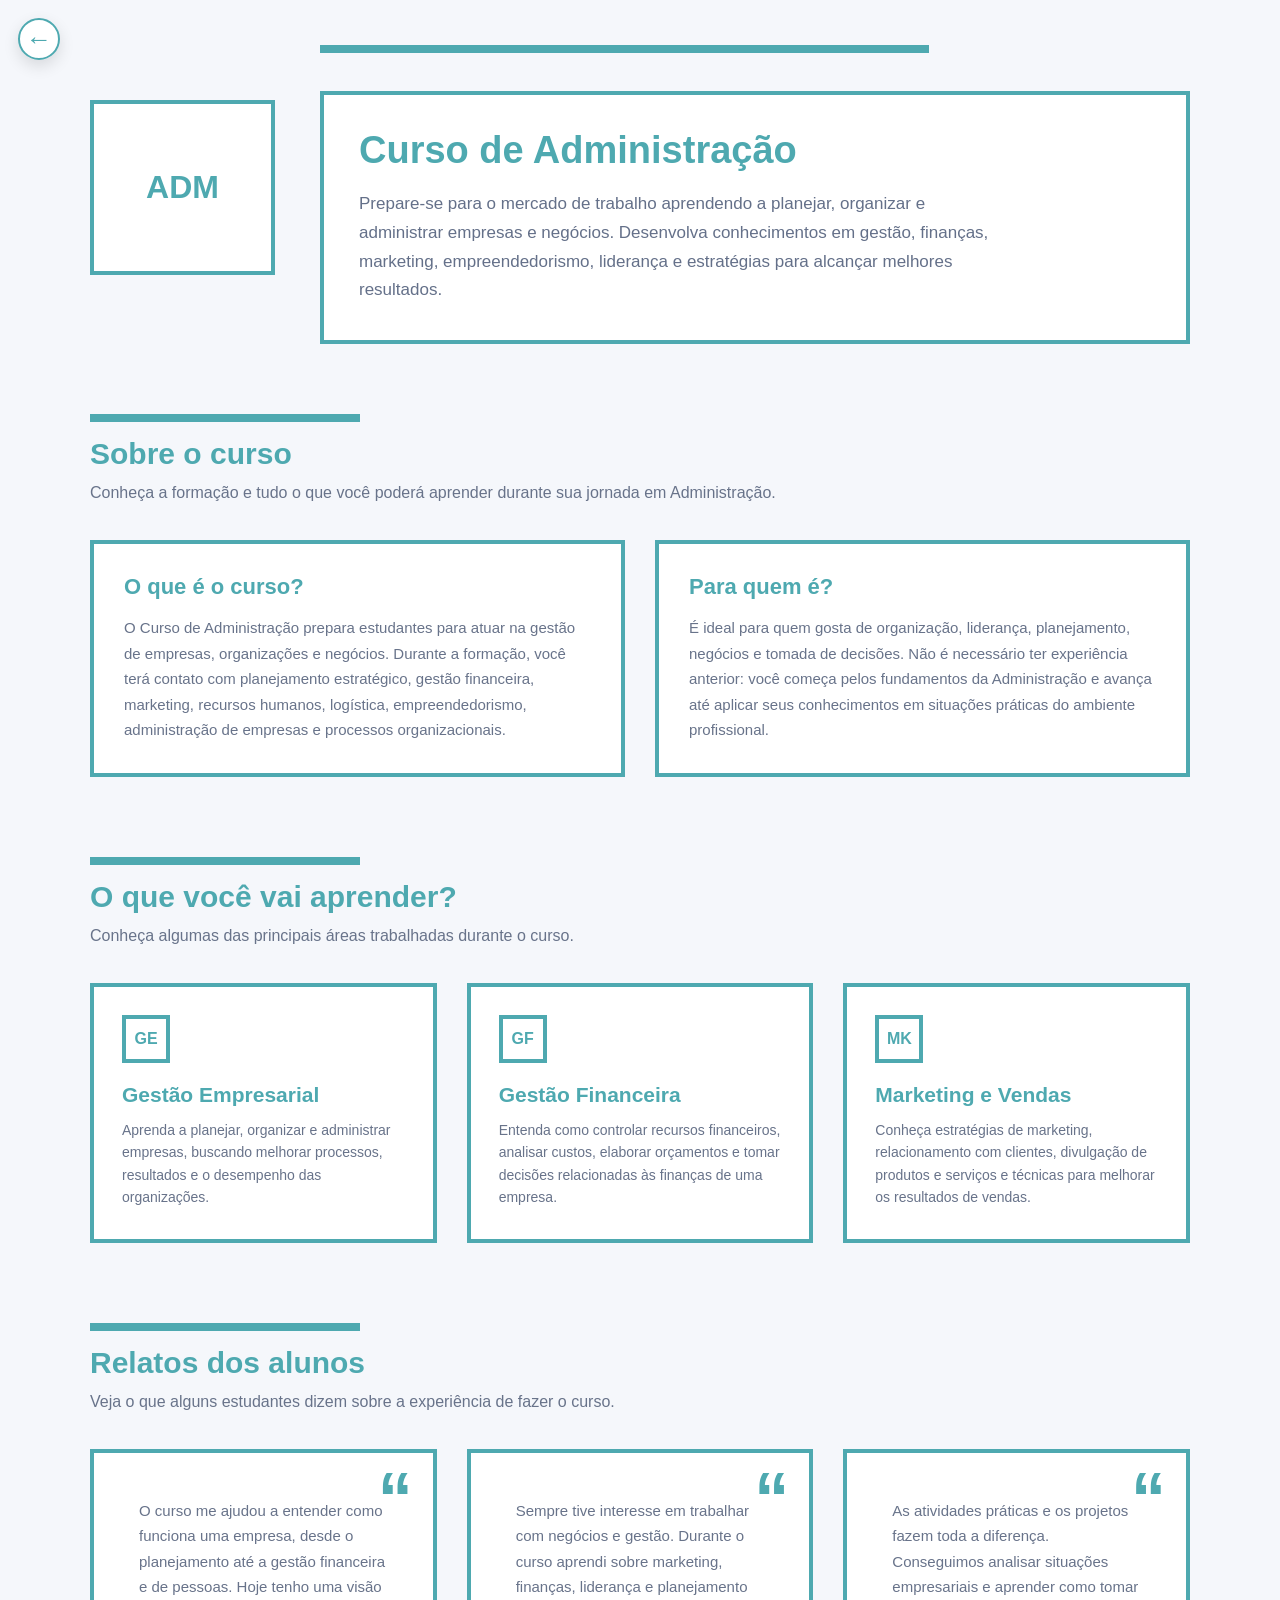
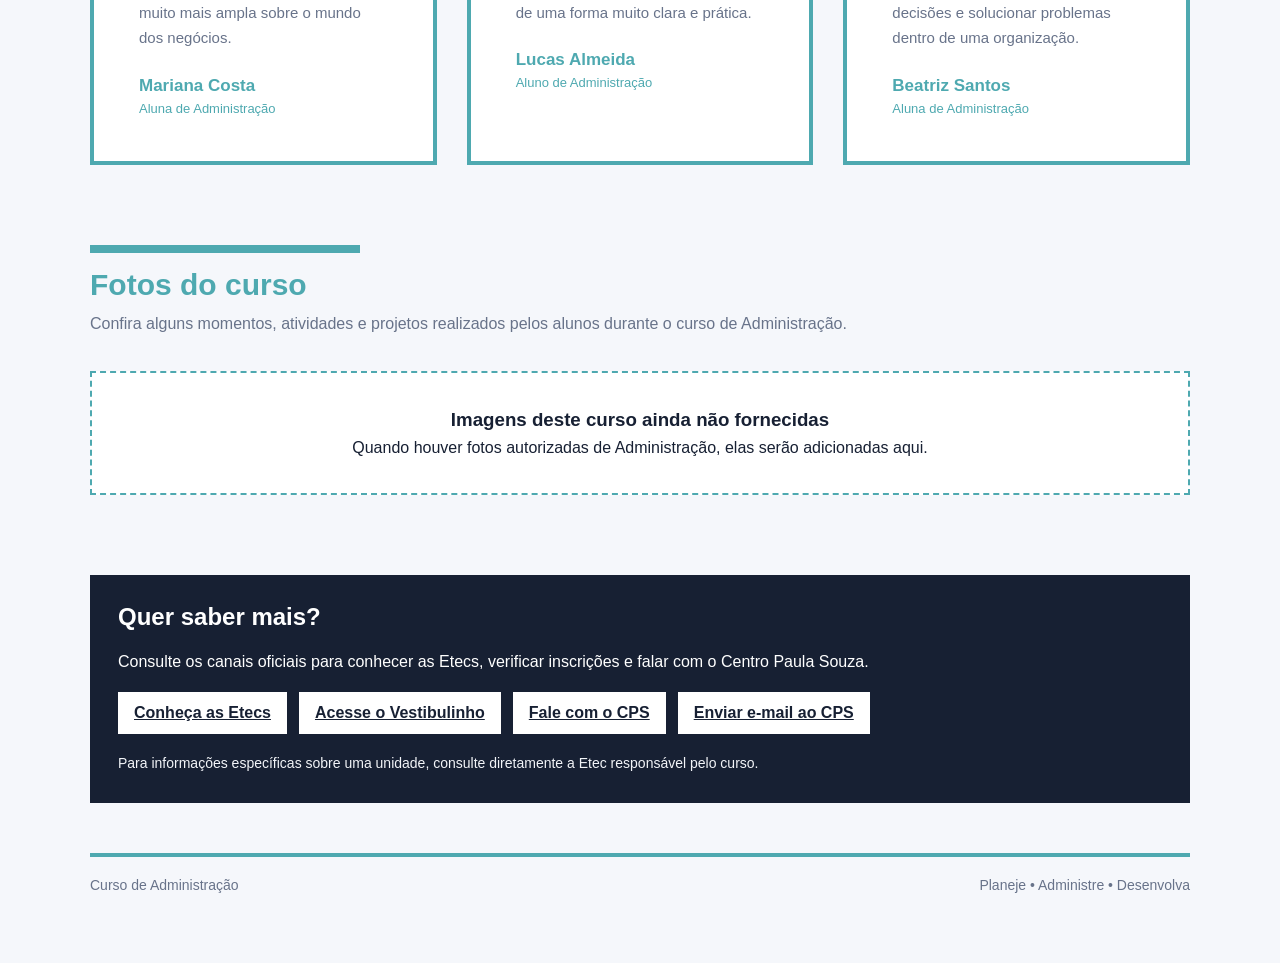
==== ADM.html @ 336ce73b "Add files via upload" ====
<!DOCTYPE html>
<html lang="pt-BR">
<head>
  <meta charset="UTF-8">
  <meta name="viewport" content="width=device-width, initial-scale=1.0">
  <title>Curso de Administração</title>
  <link rel="stylesheet" href="adm.css">
  <link rel="stylesheet" href="course-extras.css">
</head>

<body>
  <a href="Untitled-1.html" aria-label="Voltar para a página principal" title="Voltar para a página principal" style="position: fixed; top: 18px; left: 18px; z-index: 9999; display: inline-flex; align-items: center; justify-content: center; width: 42px; height: 42px; border-radius: 50%; background: rgba(255,255,255,0.92); border: 2px solid var(--cor-principal); color: var(--cor-principal); font-size: 26px; text-decoration: none; box-shadow: 0 6px 16px rgba(0,0,0,.12); transition: transform .2s ease, box-shadow .2s ease;">←</a>

  <main class="container">

    <!-- =========================
         CABEÇALHO
    ========================== -->
    <header>

      <div class="logo">
        ADM
      </div>

      <div class="top-content">

        <div class="top-line"></div>

        <section class="hero">

          <h1>
            Curso de <span>Administração</span>
          </h1>

          <p>
            Prepare-se para o mercado de trabalho aprendendo a planejar,
            organizar e administrar empresas e negócios. Desenvolva
            conhecimentos em gestão, finanças, marketing, empreendedorismo,
            liderança e estratégias para alcançar melhores resultados.
          </p>


        </section>

      </div>

    </header>


    <!-- =========================
         SOBRE O CURSO
    ========================== -->
    <section class="course-section" id="curso">

      <div class="section-title">

        <div class="line"></div>

        <h2>Sobre o curso</h2>

        <p>
          Conheça a formação e tudo o que você poderá aprender durante
          sua jornada em Administração.
        </p>

      </div>


      <div class="about">

        <div class="about-box">

          <h3>O que é o curso?</h3>

          <p>
            O Curso de Administração prepara estudantes para atuar na gestão
            de empresas, organizações e negócios. Durante a formação, você
            terá contato com planejamento estratégico, gestão financeira,
            marketing, recursos humanos, logística, empreendedorismo,
            administração de empresas e processos organizacionais.
          </p>

        </div>


        <div class="about-box">

          <h3>Para quem é?</h3>

          <p>
            É ideal para quem gosta de organização, liderança, planejamento,
            negócios e tomada de decisões. Não é necessário ter experiência
            anterior: você começa pelos fundamentos da Administração e
            avança até aplicar seus conhecimentos em situações práticas
            do ambiente profissional.
          </p>

        </div>

      </div>

    </section>


    <!-- =========================
         O QUE VOCÊ VAI APRENDER
    ========================== -->
    <section class="course-section">

      <div class="section-title">

        <div class="line"></div>

        <h2>O que você vai aprender?</h2>

        <p>
          Conheça algumas das principais áreas trabalhadas durante o curso.
        </p>

      </div>


      <div class="cards">

        <article class="card">

          <div class="card-icon">
            GE
          </div>

          <h3>Gestão Empresarial</h3>

          <p>
            Aprenda a planejar, organizar e administrar empresas,
            buscando melhorar processos, resultados e o desempenho
            das organizações.
          </p>

        </article>


        <article class="card">

          <div class="card-icon">
            GF
          </div>

          <h3>Gestão Financeira</h3>

          <p>
            Entenda como controlar recursos financeiros, analisar custos,
            elaborar orçamentos e tomar decisões relacionadas às finanças
            de uma empresa.
          </p>

        </article>


        <article class="card">

          <div class="card-icon">
            MK
          </div>

          <h3>Marketing e Vendas</h3>

          <p>
            Conheça estratégias de marketing, relacionamento com clientes,
            divulgação de produtos e serviços e técnicas para melhorar
            os resultados de vendas.
          </p>

        </article>

      </div>

    </section>


    <!-- =========================
         RELATOS DOS ALUNOS
    ========================== -->
    <section class="testimonials">

      <div class="section-title">

        <div class="line"></div>

        <h2>Relatos dos alunos</h2>

        <p>
          Veja o que alguns estudantes dizem sobre a experiência
          de fazer o curso.
        </p>

      </div>


      <div class="student-comments">

        <article class="student">

          <p>
            O curso me ajudou a entender como funciona uma empresa,
            desde o planejamento até a gestão financeira e de pessoas.
            Hoje tenho uma visão muito mais ampla sobre o mundo dos negócios.
          </p>

          <div class="student-name">
            Mariana Costa
          </div>

          <div class="student-course">
            Aluna de Administração
          </div>

        </article>


        <article class="student">

          <p>
            Sempre tive interesse em trabalhar com negócios e gestão.
            Durante o curso aprendi sobre marketing, finanças, liderança
            e planejamento de uma forma muito clara e prática.
          </p>

          <div class="student-name">
            Lucas Almeida
          </div>

          <div class="student-course">
            Aluno de Administração
          </div>

        </article>


        <article class="student">

          <p>
            As atividades práticas e os projetos fazem toda a diferença.
            Conseguimos analisar situações empresariais e aprender como
            tomar decisões e solucionar problemas dentro de uma organização.
          </p>

          <div class="student-name">
            Beatriz Santos
          </div>

          <div class="student-course">
            Aluna de Administração
          </div>

        </article>

      </div>

    </section>


    <!-- =========================
         GALERIA
    ========================== -->
    <section class="gallery-section">

      <div class="section-title">

        <div class="line"></div>

        <h2>Fotos do curso</h2>

        <p>
          Confira alguns momentos, atividades e projetos realizados
          pelos alunos durante o curso de Administração.
        </p>

      </div>


      <div class="gallery-unavailable" role="status">
        <h3>Imagens deste curso ainda não fornecidas</h3>
        <p>Quando houver fotos autorizadas de Administração, elas serão adicionadas aqui.</p>
      </div>

    </section>


    <!-- =========================
         RODAPÉ
    ========================== -->
    <section class="course-cta" aria-labelledby="cta-title">
      <h2 id="cta-title">Quer saber mais?</h2>
      <p>Consulte os canais oficiais para conhecer as Etecs, verificar inscrições e falar com o Centro Paula Souza.</p>
      <div class="course-cta-links">
        <a href="https://www.cps.sp.gov.br/etec/" target="_blank" rel="noopener noreferrer">Conheça as Etecs</a>
        <a href="https://vestibulinho.etec.sp.gov.br/" target="_blank" rel="noopener noreferrer">Acesse o Vestibulinho</a>
        <a href="https://www.cps.sp.gov.br/institucional/fale-conosco/" target="_blank" rel="noopener noreferrer">Fale com o CPS</a>
        <a href="mailto:faleconosco@cps.sp.gov.br">Enviar e-mail ao CPS</a>
      </div>
      <p class="course-cta-note">Para informações específicas sobre uma unidade, consulte diretamente a Etec responsável pelo curso.</p>
    </section>

    <footer>

      <span>
        Curso de Administração
      </span>

      <span>
        Planeje • Administre • Desenvolva
      </span>

    </footer>

  </main>

</body>
</html>
---- adm.css ----
:root {
 --cor-principal: #4ea9b0;
}

* {
margin: 0;
padding: 0;
box-sizing: border-box;
}

html {
scroll-behavior: smooth;
}

body {
font-family: Arial, Helvetica, sans-serif;
background: #f5f7fb;
color: var(--cor-principal);
}

/* =========================
CONTAINER
========================= */

.container {
width: 100%;
max-width: 1140px;
margin: 0 auto;
padding: 30px 20px 70px;
}

/* =========================
CABEÇALHO
========================= */

header {
display: grid;
grid-template-columns: 185px 1fr;
gap: 45px;
align-items: start;
margin-bottom: 70px;
}

.logo {
width: 185px;
height: 175px;
border: 4px solid var(--cor-principal);
background: white;

display: flex;
align-items: center;
justify-content: center;

font-size: 32px;
font-weight: bold;
color: var(--cor-principal);
align-self: center;
}

.top-content {
padding-top: 15px;
}

.top-line {
width: 70%;
height: 8px;
background: var(--cor-principal);
margin-bottom: 38px;
}

/* =========================
HERO
========================= */

.hero {
min-height: 220px;
border: 4px solid var(--cor-principal);
background: white;
padding: 35px;
}

.hero h1 {
font-size: 38px;
line-height: 1.1;
margin-bottom: 18px;
}

.hero h1 span {
color: var(--cor-principal);
}

.hero p {
color: #647089;
font-size: 17px;
line-height: 1.7;
max-width: 650px;
}

.hero-button {
display: inline-block;
margin-top: 22px;
padding: 13px 22px;
background: var(--cor-principal);
color: white;
text-decoration: none;
font-weight: bold;
transition: 0.2s;
}

.hero-button:hover {
background: var(--cor-principal);
}

/* =========================
TÍTULOS DAS SEÇÕES
========================= */

.section-title {
margin-bottom: 35px;
}

.section-title .line {
width: 270px;
height: 8px;
background: var(--cor-principal);
margin-bottom: 15px;
}

.section-title h2 {
font-size: 30px;
color: var(--cor-principal);
}

.section-title p {
color: #68738a;
margin-top: 10px;
line-height: 1.5;
}

/* =========================
SOBRE O CURSO
========================= */

.about {
display: grid;
grid-template-columns: 1fr 1fr;
gap: 30px;
margin-bottom: 80px;
}

.about-box {
background: white;
border: 4px solid var(--cor-principal);
padding: 30px;
}

.about-box h3 {
font-size: 22px;
margin-bottom: 15px;
color: var(--cor-principal);
}

.about-box p {
color: #68738a;
line-height: 1.7;
font-size: 15px;
}

/* =========================
CONTEÚDO DO CURSO
========================= */

.course-section {
margin-bottom: 80px;
}

.cards {
display: grid;
grid-template-columns: repeat(3, 1fr);
gap: 30px;
}

.card {
min-height: 260px;
background: white;
border: 4px solid var(--cor-principal);
padding: 28px;
transition: 0.25s ease;
}

.card:hover {
transform: translateY(-6px);
box-shadow: 7px 7px 0 var(--cor-principal);
}

.card-icon {
width: 48px;
height: 48px;

border: 4px solid var(--cor-principal);

display: flex;
align-items: center;
justify-content: center;

color: var(--cor-principal);
font-size: 16px;
font-weight: bold;

margin-bottom: 20px;
}

.card h3 {
font-size: 21px;
margin-bottom: 12px;
}

.card p {
color: #68738a;
line-height: 1.6;
font-size: 14px;
}

/* =========================
RELATOS DOS ALUNOS
========================= */

.testimonials {
margin-bottom: 80px;
}

.student-comments {
display: grid;
grid-template-columns: repeat(3, 1fr);
gap: 30px;
}

.student {
background: white;
border: 4px solid var(--cor-principal);
padding: 45px;
position: relative;
}

.student::before {
content: "“";
position: absolute;
top: 5px;
right: 20px;

font-size: 70px;
color: var(--cor-principal);
font-weight: bold;
}

.student p {
color: #68738a;
line-height: 1.7;
font-size: 15px;
margin-bottom: 25px;
}

.student-name {
font-weight: bold;
font-size: 17px;
color: var(--cor-principal);
}

.student-course {
color: var(--cor-principal);
font-size: 13px;
margin-top: 5px;
}

/* =========================
GALERIA DE FOTOS
========================= */

.gallery-section {
margin-bottom: 80px;
}

.gallery {
display: grid;
grid-template-columns: repeat(3, 1fr);
grid-auto-rows: 210px;
gap: 20px;
}

.photo {
overflow: hidden;
border: 4px solid var(--cor-principal);
background: #dfe4ee;
position: relative;
}

.photo img {
width: 100%;
height: 100%;
object-fit: cover;
object-position: center;
display: block;

transition: transform 0.4s ease;
}

.photo:hover img {
transform: none;
}

/* Foto maior */

.photo-large {
grid-column: span 2;
grid-row: span 2;
}

/* =========================
CALL TO ACTION
========================= */

.cta {
background: var(--cor-principal);
color: white;
padding: 45px;
text-align: center;
margin-bottom: 60px;
}

.cta h2 {
font-size: 30px;
margin-bottom: 12px;
}

.cta p {
color: #cbd2df;
margin-bottom: 25px;
}

.cta a {
display: inline-block;
background: var(--cor-principal);
color: white;
text-decoration: none;
padding: 14px 25px;
font-weight: bold;
}

.cta a:hover {
background: var(--cor-principal);
}

/* =========================
RODAPÉ
========================= */

footer {
border-top: 4px solid var(--cor-principal);
padding-top: 20px;

display: flex;
justify-content: space-between;

color: #68738a;
font-size: 14px;
}

/* =========================
RESPONSIVIDADE
========================= */

@media (max-width: 850px) {

header {
grid-template-columns: 1fr;
gap: 25px;
}

.logo {
width: 130px;
height: 120px;
}

.top-line {
width: 100%;
}

.about,
.cards,
.student-comments {
grid-template-columns: 1fr;
}

.gallery {
grid-template-columns: 1fr 1fr;
}

.photo-large {
grid-column: span 2;
}
}

@media (max-width: 550px) {

.container {
padding: 20px 15px 50px;
}

.hero {
padding: 25px;
}

.hero h1 {
font-size: 29px;
}

.gallery {
grid-template-columns: 1fr;
grid-auto-rows: 220px;
}

.photo-large {
grid-column: span 1;
grid-row: span 1;
}

footer {
flex-direction: column;
gap: 10px;
}
}
---- course-extras.css ----
/* Acessibilidade e componentes compartilhados das páginas de cursos */
.gallery-unavailable {
  padding: 36px 24px;
  border: 2px dashed var(--cor-principal);
  background: #fff;
  color: #172033;
  text-align: center;
}
.gallery-unavailable h3 { margin-bottom: 8px; }
.course-cta h2 { margin-bottom: 18px; }
.course-cta {
  margin: 0 0 50px;
  padding: 28px;
  background: #172033;
  color: #fff;
}
.course-cta > p { margin-bottom: 18px; line-height: 1.6; }
.course-cta-links { display: flex; flex-wrap: wrap; gap: 12px; }
.course-cta-links a {
  display: inline-block;
  padding: 12px 16px;
  background: #fff;
  color: #172033;
  font-weight: 700;
  text-decoration: underline;
}
.course-cta .course-cta-note {
  margin: 18px 0 0;
  color: #f2f4f8;
  font-size: 14px;
}
:where(a, button, input, select, summary):focus-visible {
  outline: 3px solid #ffbf47;
  outline-offset: 3px;
}
@media (prefers-reduced-motion: reduce) {
  *, *::before, *::after {
    scroll-behavior: auto !important;
    animation-duration: 0.01ms !important;
    transition-duration: 0.01ms !important;
  }
}
@media (max-width: 550px) {
  .course-cta { padding: 22px 16px; }
  .course-cta-links { flex-direction: column; }
  .course-cta-links a { text-align: center; }
}
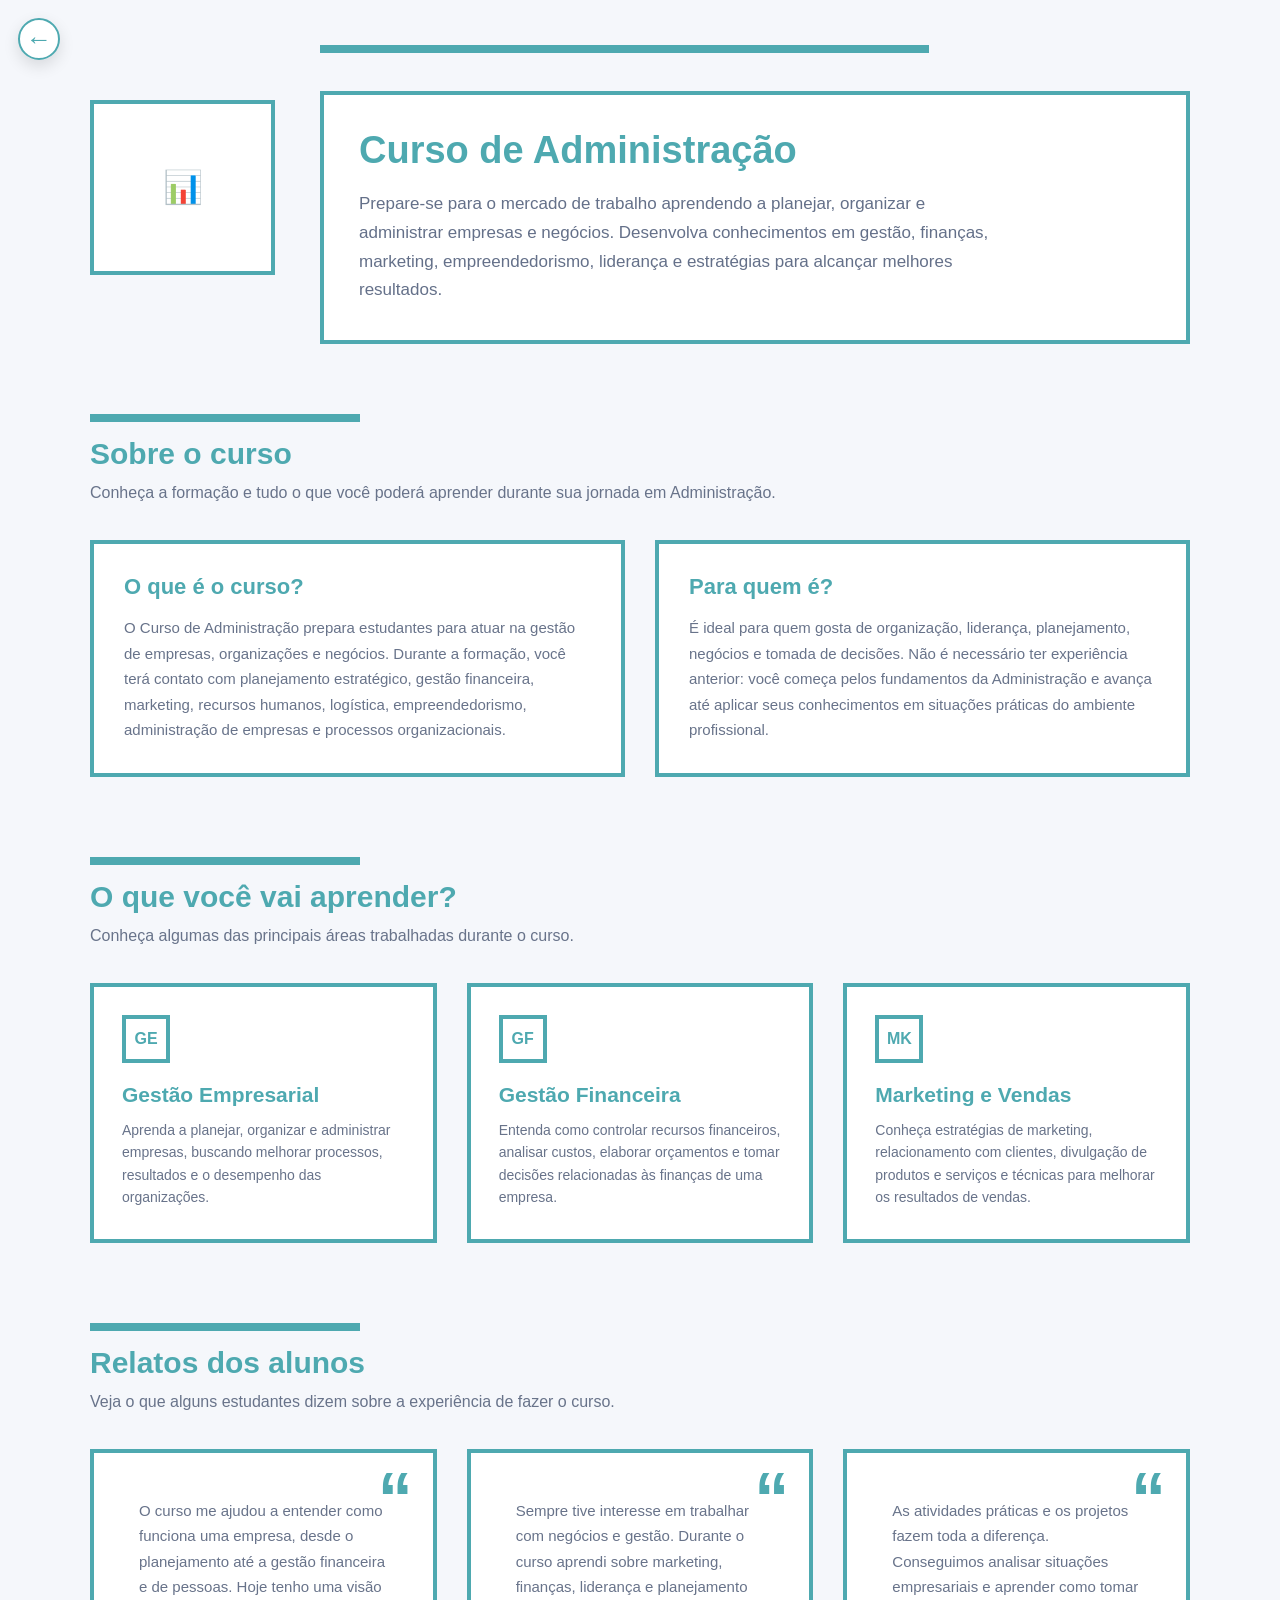
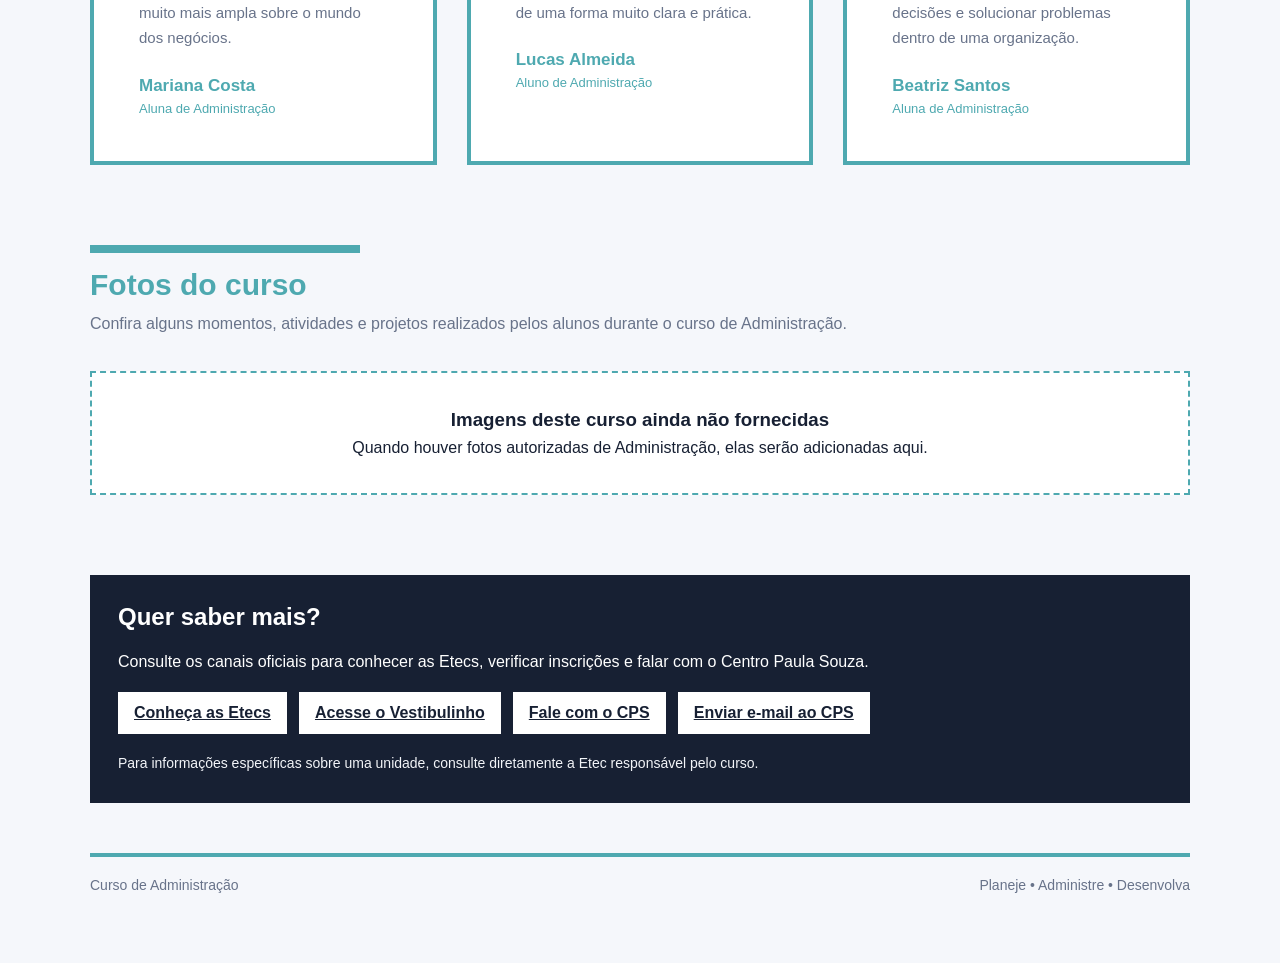
==== commit e881cc49: "Update ADM.html" ====
--- a/ADM.html
+++ b/ADM.html
@@ -9,7 +9,7 @@
 </head>
 
 <body>
-  <a href="Untitled-1.html" aria-label="Voltar para a página principal" title="Voltar para a página principal" style="position: fixed; top: 18px; left: 18px; z-index: 9999; display: inline-flex; align-items: center; justify-content: center; width: 42px; height: 42px; border-radius: 50%; background: rgba(255,255,255,0.92); border: 2px solid var(--cor-principal); color: var(--cor-principal); font-size: 26px; text-decoration: none; box-shadow: 0 6px 16px rgba(0,0,0,.12); transition: transform .2s ease, box-shadow .2s ease;">←</a>
+  <a href="index.html" aria-label="Voltar para a página principal" title="Voltar para a página principal" style="position: fixed; top: 18px; left: 18px; z-index: 9999; display: inline-flex; align-items: center; justify-content: center; width: 42px; height: 42px; border-radius: 50%; background: rgba(255,255,255,0.92); border: 2px solid var(--cor-principal); color: var(--cor-principal); font-size: 26px; text-decoration: none; box-shadow: 0 6px 16px rgba(0,0,0,.12); transition: transform .2s ease, box-shadow .2s ease;">←</a>
 
   <main class="container">
 
@@ -18,9 +18,7 @@
     ========================== -->
     <header>
 
-      <div class="logo">
-        ADM
-      </div>
+      <div class="logo" aria-label="Curso de Administração" title="Curso de Administração">📊</div>
 
       <div class="top-content">
 
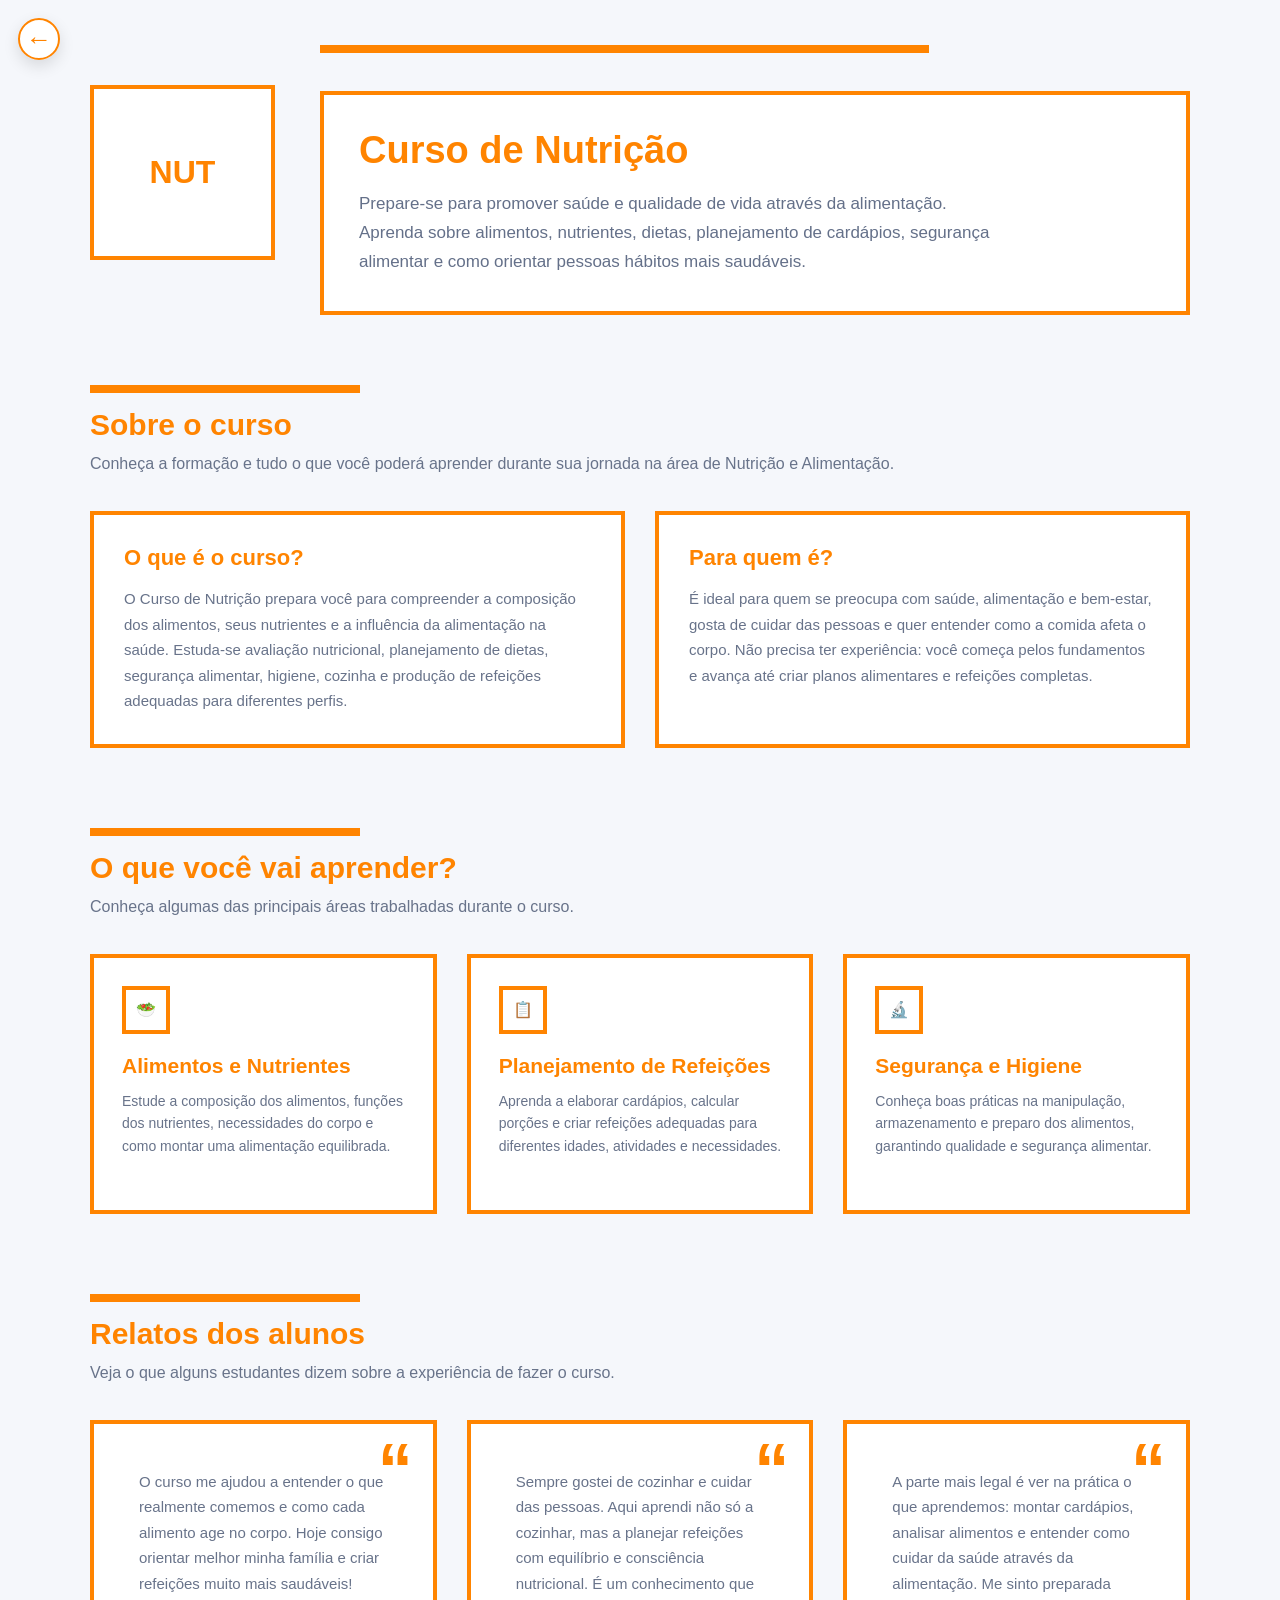
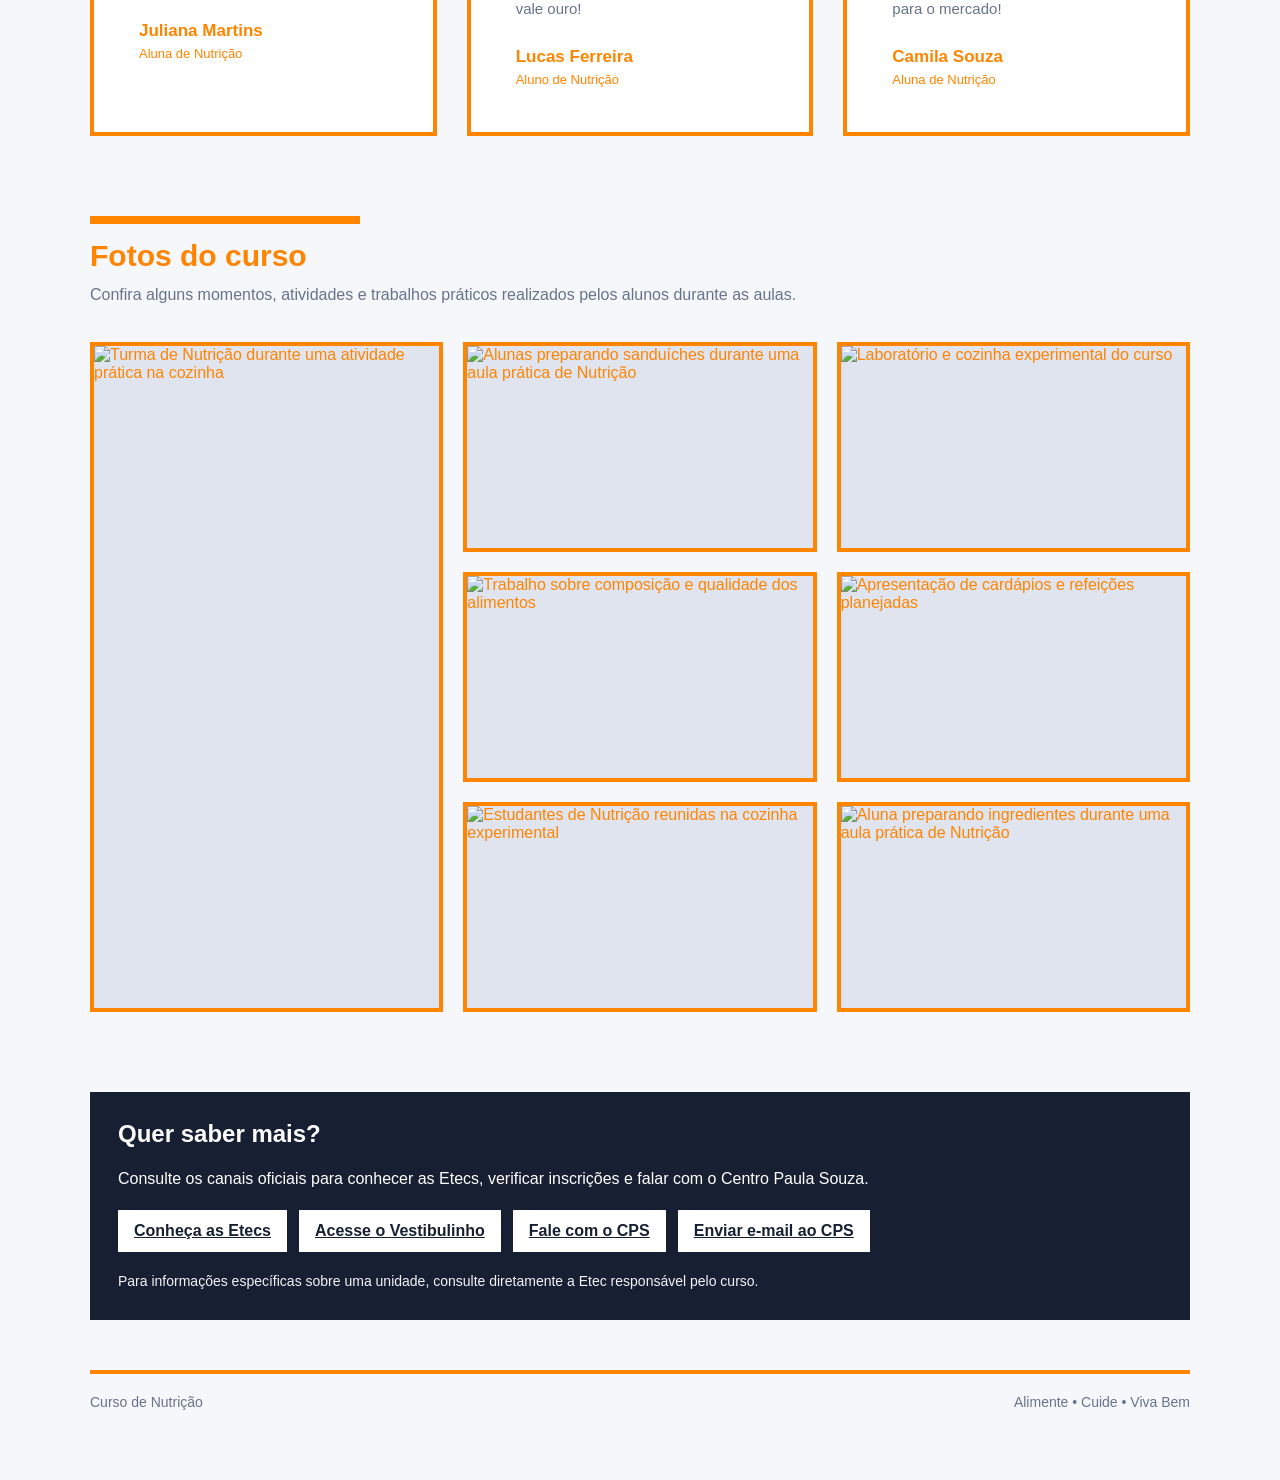
==== commit 2938b618: "Replace Administration course with Nutrition course" ====
--- a/ADM.html
+++ b/ADM.html
@@ -3,315 +3,250 @@
 <head>
   <meta charset="UTF-8">
   <meta name="viewport" content="width=device-width, initial-scale=1.0">
-  <title>Curso de Administração</title>
-  <link rel="stylesheet" href="adm.css">
+  <title>Curso de Nutrição</title>
+  <link rel="stylesheet" href="nut.css">
   <link rel="stylesheet" href="course-extras.css">
 </head>
-
 <body>
   <a href="index.html" aria-label="Voltar para a página principal" title="Voltar para a página principal" style="position: fixed; top: 18px; left: 18px; z-index: 9999; display: inline-flex; align-items: center; justify-content: center; width: 42px; height: 42px; border-radius: 50%; background: rgba(255,255,255,0.92); border: 2px solid var(--cor-principal); color: var(--cor-principal); font-size: 26px; text-decoration: none; box-shadow: 0 6px 16px rgba(0,0,0,.12); transition: transform .2s ease, box-shadow .2s ease;">←</a>
-
   <main class="container">
-
-    <!-- =========================
-         CABEÇALHO
-    ========================== -->
-    <header>
-
-      <div class="logo" aria-label="Curso de Administração" title="Curso de Administração">📊</div>
-
-      <div class="top-content">
-
-        <div class="top-line"></div>
-
-        <section class="hero">
-
-          <h1>
-            Curso de <span>Administração</span>
-          </h1>
-
-          <p>
-            Prepare-se para o mercado de trabalho aprendendo a planejar,
-            organizar e administrar empresas e negócios. Desenvolva
-            conhecimentos em gestão, finanças, marketing, empreendedorismo,
-            liderança e estratégias para alcançar melhores resultados.
-          </p>
-
-
-        </section>
-
-      </div>
-
-    </header>
-
-
-    <!-- =========================
-         SOBRE O CURSO
-    ========================== -->
-    <section class="course-section" id="curso">
-
-      <div class="section-title">
-
-        <div class="line"></div>
-
-        <h2>Sobre o curso</h2>
-
-        <p>
-          Conheça a formação e tudo o que você poderá aprender durante
-          sua jornada em Administração.
-        </p>
-
-      </div>
-
-
-      <div class="about">
-
-        <div class="about-box">
-
-          <h3>O que é o curso?</h3>
-
-          <p>
-            O Curso de Administração prepara estudantes para atuar na gestão
-            de empresas, organizações e negócios. Durante a formação, você
-            terá contato com planejamento estratégico, gestão financeira,
-            marketing, recursos humanos, logística, empreendedorismo,
-            administração de empresas e processos organizacionais.
-          </p>
-
-        </div>
-
-
-        <div class="about-box">
-
-          <h3>Para quem é?</h3>
-
-          <p>
-            É ideal para quem gosta de organização, liderança, planejamento,
-            negócios e tomada de decisões. Não é necessário ter experiência
-            anterior: você começa pelos fundamentos da Administração e
-            avança até aplicar seus conhecimentos em situações práticas
-            do ambiente profissional.
-          </p>
-
-        </div>
-
-      </div>
-
+<!-- =========================
+     CABEÇALHO
+========================== -->
+<header>
+  <div class="logo">
+    NUT
+  </div>
+  <div class="top-content">
+    <div class="top-line"></div>
+    <section class="hero">
+      <h1>
+        Curso de <span>Nutrição</span>
+      </h1>
+      <p>
+        Prepare-se para promover saúde e qualidade de vida através da alimentação.
+        Aprenda sobre alimentos, nutrientes, dietas, planejamento de cardápios,
+        segurança alimentar e como orientar pessoas hábitos mais saudáveis.
+      </p>
     </section>
-
-
-    <!-- =========================
-         O QUE VOCÊ VAI APRENDER
-    ========================== -->
-    <section class="course-section">
-
-      <div class="section-title">
-
-        <div class="line"></div>
-
-        <h2>O que você vai aprender?</h2>
-
-        <p>
-          Conheça algumas das principais áreas trabalhadas durante o curso.
-        </p>
-
-      </div>
-
-
-      <div class="cards">
-
-        <article class="card">
-
-          <div class="card-icon">
-            GE
-          </div>
-
-          <h3>Gestão Empresarial</h3>
-
-          <p>
-            Aprenda a planejar, organizar e administrar empresas,
-            buscando melhorar processos, resultados e o desempenho
-            das organizações.
-          </p>
-
-        </article>
-
-
-        <article class="card">
-
-          <div class="card-icon">
-            GF
-          </div>
-
-          <h3>Gestão Financeira</h3>
-
-          <p>
-            Entenda como controlar recursos financeiros, analisar custos,
-            elaborar orçamentos e tomar decisões relacionadas às finanças
-            de uma empresa.
-          </p>
-
-        </article>
-
-
-        <article class="card">
-
-          <div class="card-icon">
-            MK
-          </div>
-
-          <h3>Marketing e Vendas</h3>
-
-          <p>
-            Conheça estratégias de marketing, relacionamento com clientes,
-            divulgação de produtos e serviços e técnicas para melhorar
-            os resultados de vendas.
-          </p>
-
-        </article>
-
-      </div>
-
-    </section>
-
-
-    <!-- =========================
-         RELATOS DOS ALUNOS
-    ========================== -->
-    <section class="testimonials">
-
-      <div class="section-title">
-
-        <div class="line"></div>
-
-        <h2>Relatos dos alunos</h2>
-
-        <p>
-          Veja o que alguns estudantes dizem sobre a experiência
-          de fazer o curso.
-        </p>
-
-      </div>
-
-
-      <div class="student-comments">
-
-        <article class="student">
-
-          <p>
-            O curso me ajudou a entender como funciona uma empresa,
-            desde o planejamento até a gestão financeira e de pessoas.
-            Hoje tenho uma visão muito mais ampla sobre o mundo dos negócios.
-          </p>
-
-          <div class="student-name">
-            Mariana Costa
-          </div>
-
-          <div class="student-course">
-            Aluna de Administração
-          </div>
-
-        </article>
-
-
-        <article class="student">
-
-          <p>
-            Sempre tive interesse em trabalhar com negócios e gestão.
-            Durante o curso aprendi sobre marketing, finanças, liderança
-            e planejamento de uma forma muito clara e prática.
-          </p>
-
-          <div class="student-name">
-            Lucas Almeida
-          </div>
-
-          <div class="student-course">
-            Aluno de Administração
-          </div>
-
-        </article>
-
-
-        <article class="student">
-
-          <p>
-            As atividades práticas e os projetos fazem toda a diferença.
-            Conseguimos analisar situações empresariais e aprender como
-            tomar decisões e solucionar problemas dentro de uma organização.
-          </p>
-
-          <div class="student-name">
-            Beatriz Santos
-          </div>
-
-          <div class="student-course">
-            Aluna de Administração
-          </div>
-
-        </article>
-
-      </div>
-
-    </section>
-
-
-    <!-- =========================
-         GALERIA
-    ========================== -->
-    <section class="gallery-section">
-
-      <div class="section-title">
-
-        <div class="line"></div>
-
-        <h2>Fotos do curso</h2>
-
-        <p>
-          Confira alguns momentos, atividades e projetos realizados
-          pelos alunos durante o curso de Administração.
-        </p>
-
-      </div>
-
-
-      <div class="gallery-unavailable" role="status">
-        <h3>Imagens deste curso ainda não fornecidas</h3>
-        <p>Quando houver fotos autorizadas de Administração, elas serão adicionadas aqui.</p>
-      </div>
-
-    </section>
-
-
-    <!-- =========================
-         RODAPÉ
-    ========================== -->
-    <section class="course-cta" aria-labelledby="cta-title">
-      <h2 id="cta-title">Quer saber mais?</h2>
-      <p>Consulte os canais oficiais para conhecer as Etecs, verificar inscrições e falar com o Centro Paula Souza.</p>
-      <div class="course-cta-links">
-        <a href="https://www.cps.sp.gov.br/etec/" target="_blank" rel="noopener noreferrer">Conheça as Etecs</a>
-        <a href="https://vestibulinho.etec.sp.gov.br/" target="_blank" rel="noopener noreferrer">Acesse o Vestibulinho</a>
-        <a href="https://www.cps.sp.gov.br/institucional/fale-conosco/" target="_blank" rel="noopener noreferrer">Fale com o CPS</a>
-        <a href="mailto:faleconosco@cps.sp.gov.br">Enviar e-mail ao CPS</a>
-      </div>
-      <p class="course-cta-note">Para informações específicas sobre uma unidade, consulte diretamente a Etec responsável pelo curso.</p>
-    </section>
-
-    <footer>
-
-      <span>
-        Curso de Administração
-      </span>
-
-      <span>
-        Planeje • Administre • Desenvolva
-      </span>
-
-    </footer>
-
+  </div>
+</header>
+
+<!-- =========================
+     SOBRE O CURSO
+========================== -->
+<section class="course-section" id="curso">
+  <div class="section-title">
+    <div class="line"></div>
+    <h2>Sobre o curso</h2>
+    <p>
+      Conheça a formação e tudo o que você poderá aprender durante
+      sua jornada na área de Nutrição e Alimentação.
+    </p>
+  </div>
+  <div class="about">
+    <div class="about-box">
+      <h3>O que é o curso?</h3>
+      <p>
+        O Curso de Nutrição prepara você para compreender a composição
+        dos alimentos, seus nutrientes e a influência da alimentação
+        na saúde. Estuda-se avaliação nutricional, planejamento de
+        dietas, segurança alimentar, higiene, cozinha e produção
+        de refeições adequadas para diferentes perfis.
+      </p>
+    </div>
+    <div class="about-box">
+      <h3>Para quem é?</h3>
+      <p>
+        É ideal para quem se preocupa com saúde, alimentação e bem-estar,
+        gosta de cuidar das pessoas e quer entender como a comida afeta
+        o corpo. Não precisa ter experiência: você começa pelos fundamentos
+        e avança até criar planos alimentares e refeições completas.
+      </p>
+    </div>
+  </div>
+</section>
+
+<!-- =========================
+     O QUE VOCÊ VAI APRENDER
+========================== -->
+<section class="course-section">
+  <div class="section-title">
+    <div class="line"></div>
+    <h2>O que você vai aprender?</h2>
+    <p>
+      Conheça algumas das principais áreas trabalhadas durante o curso.
+    </p>
+  </div>
+  <div class="cards">
+    <article class="card">
+      <div class="card-icon">
+        🥗
+      </div>
+      <h3>Alimentos e Nutrientes</h3>
+      <p>
+        Estude a composição dos alimentos, funções dos nutrientes,
+        necessidades do corpo e como montar uma alimentação equilibrada.
+      </p>
+    </article>
+    <article class="card">
+      <div class="card-icon">
+        📋
+      </div>
+      <h3>Planejamento de Refeições</h3>
+      <p>
+        Aprenda a elaborar cardápios, calcular porções e criar refeições
+        adequadas para diferentes idades, atividades e necessidades.
+      </p>
+    </article>
+    <article class="card">
+      <div class="card-icon">
+        🔬
+      </div>
+      <h3>Segurança e Higiene</h3>
+      <p>
+        Conheça boas práticas na manipulação, armazenamento e preparo
+        dos alimentos, garantindo qualidade e segurança alimentar.
+      </p>
+    </article>
+  </div>
+</section>
+
+<!-- =========================
+     RELATOS DOS ALUNOS
+========================== -->
+<section class="testimonials">
+  <div class="section-title">
+    <div class="line"></div>
+    <h2>Relatos dos alunos</h2>
+    <p>
+      Veja o que alguns estudantes dizem sobre a experiência
+      de fazer o curso.
+    </p>
+  </div>
+  <div class="student-comments">
+    <article class="student">
+      <p>
+        O curso me ajudou a entender o que realmente comemos e como
+        cada alimento age no corpo. Hoje consigo orientar melhor
+        minha família e criar refeições muito mais saudáveis!
+      </p>
+      <div class="student-name">
+        Juliana Martins
+      </div>
+      <div class="student-course">
+        Aluna de Nutrição
+      </div>
+    </article>
+    <article class="student">
+      <p>
+        Sempre gostei de cozinhar e cuidar das pessoas. Aqui aprendi
+        não só a cozinhar, mas a planejar refeições com equilíbrio
+        e consciência nutricional. É um conhecimento que vale ouro!
+      </p>
+      <div class="student-name">
+        Lucas Ferreira
+      </div>
+      <div class="student-course">
+        Aluno de Nutrição
+      </div>
+    </article>
+    <article class="student">
+      <p>
+        A parte mais legal é ver na prática o que aprendemos: montar
+        cardápios, analisar alimentos e entender como cuidar da saúde
+        através da alimentação. Me sinto preparada para o mercado!
+      </p>
+      <div class="student-name">
+        Camila Souza
+      </div>
+      <div class="student-course">
+        Aluna de Nutrição
+      </div>
+    </article>
+  </div>
+</section>
+
+<!-- =========================
+     GALERIA
+========================== -->
+<section class="gallery-section">
+  <div class="section-title">
+    <div class="line"></div>
+    <h2>Fotos do curso</h2>
+    <p>
+      Confira alguns momentos, atividades e trabalhos práticos
+      realizados pelos alunos durante as aulas.
+    </p>
+  </div>
+  <div class="gallery gallery-nut">
+    <div class="photo photo-large">
+      <img
+        src="fotosNUT/NUT2.jpeg"
+        alt="Turma de Nutrição durante uma atividade prática na cozinha"
+      >
+    </div>
+    <div class="photo">
+      <img
+        src="fotosNUT/NUT1.jpeg"
+        alt="Alunas preparando sanduíches durante uma aula prática de Nutrição"
+      >
+    </div>
+    <div class="photo">
+      <img
+        src="fotosNUT/NUT3.jpeg"
+        alt="Laboratório e cozinha experimental do curso"
+      >
+    </div>
+    <div class="photo">
+      <img
+        src="fotosNUT/NUT4.jpeg"
+        alt="Trabalho sobre composição e qualidade dos alimentos"
+      >
+    </div>
+    <div class="photo">
+      <img
+        src="fotosNUT/NUT5.jpeg"
+        alt="Apresentação de cardápios e refeições planejadas"
+      >
+    </div>
+    <div class="photo">
+      <img
+        src="fotosNUT/NUT7 (2).jpeg"
+        alt="Estudantes de Nutrição reunidas na cozinha experimental"
+      >
+    </div>
+    <div class="photo">
+      <img
+        src="fotosNUT/NUT6.jpeg"
+        alt="Aluna preparando ingredientes durante uma aula prática de Nutrição"
+      >
+    </div>
+  </div>
+</section>
+
+<!-- =========================
+     RODAPÉ
+========================== -->
+<section class="course-cta" aria-labelledby="cta-title">
+  <h2 id="cta-title">Quer saber mais?</h2>
+  <p>Consulte os canais oficiais para conhecer as Etecs, verificar inscrições e falar com o Centro Paula Souza.</p>
+  <div class="course-cta-links">
+    <a href="https://www.cps.sp.gov.br/etec/" target="_blank" rel="noopener noreferrer">Conheça as Etecs</a>
+    <a href="https://vestibulinho.etec.sp.gov.br/" target="_blank" rel="noopener noreferrer">Acesse o Vestibulinho</a>
+    <a href="https://www.cps.sp.gov.br/institucional/fale-conosco/" target="_blank" rel="noopener noreferrer">Fale com o CPS</a>
+    <a href="mailto:faleconosco@cps.sp.gov.br">Enviar e-mail ao CPS</a>
+  </div>
+  <p class="course-cta-note">Para informações específicas sobre uma unidade, consulte diretamente a Etec responsável pelo curso.</p>
+</section>
+<footer>
+  <span>
+    Curso de Nutrição
+  </span>
+  <span>
+    Alimente • Cuide • Viva Bem
+  </span>
+</footer>
   </main>
-
 </body>
 </html>
--- a/nut.css
+++ b/nut.css
@@ -0,0 +1,453 @@
+:root {
+ --cor-principal: #ff8400;
+}
+
+* {
+margin: 0;
+padding: 0;
+box-sizing: border-box;
+}
+
+html {
+scroll-behavior: smooth;
+}
+
+body {
+font-family: Arial, Helvetica, sans-serif;
+background: #f5f7fb;
+color: var(--cor-principal);
+}
+
+/* =========================
+CONTAINER
+========================= */
+
+.container {
+width: 100%;
+max-width: 1140px;
+margin: 0 auto;
+padding: 30px 20px 70px;
+}
+
+/* =========================
+CABEÇALHO
+========================= */
+
+header {
+display: grid;
+grid-template-columns: 185px 1fr;
+gap: 45px;
+align-items: start;
+margin-bottom: 70px;
+}
+
+.logo {
+width: 185px;
+height: 175px;
+border: 4px solid var(--cor-principal);
+background: white;
+
+display: flex;
+align-items: center;
+justify-content: center;
+
+font-size: 32px;
+font-weight: bold;
+color: var(--cor-principal);
+align-self: center;
+}
+
+.top-content {
+padding-top: 15px;
+}
+
+.top-line {
+width: 70%;
+height: 8px;
+background: var(--cor-principal);
+margin-bottom: 38px;
+}
+
+/* =========================
+HERO
+========================= */
+
+.hero {
+min-height: 220px;
+border: 4px solid var(--cor-principal);
+background: white;
+padding: 35px;
+}
+
+.hero h1 {
+font-size: 38px;
+line-height: 1.1;
+margin-bottom: 18px;
+}
+
+.hero h1 span {
+color: var(--cor-principal);
+}
+
+.hero p {
+color: #647089;
+font-size: 17px;
+line-height: 1.7;
+max-width: 650px;
+}
+
+.hero-button {
+display: inline-block;
+margin-top: 22px;
+padding: 13px 22px;
+background: var(--cor-principal);
+color: white;
+text-decoration: none;
+font-weight: bold;
+transition: 0.2s;
+}
+
+.hero-button:hover {
+background: var(--cor-principal);
+}
+
+/* =========================
+TÍTULOS DAS SEÇÕES
+========================= */
+
+.section-title {
+margin-bottom: 35px;
+}
+
+.section-title .line {
+width: 270px;
+height: 8px;
+background: var(--cor-principal);
+margin-bottom: 15px;
+}
+
+.section-title h2 {
+font-size: 30px;
+color: var(--cor-principal);
+}
+
+.section-title p {
+color: #68738a;
+margin-top: 10px;
+line-height: 1.5;
+}
+
+/* =========================
+SOBRE O CURSO
+========================= */
+
+.about {
+display: grid;
+grid-template-columns: 1fr 1fr;
+gap: 30px;
+margin-bottom: 80px;
+}
+
+.about-box {
+background: white;
+border: 4px solid var(--cor-principal);
+padding: 30px;
+}
+
+.about-box h3 {
+font-size: 22px;
+margin-bottom: 15px;
+color: var(--cor-principal);
+}
+
+.about-box p {
+color: #68738a;
+line-height: 1.7;
+font-size: 15px;
+}
+
+/* =========================
+CONTEÚDO DO CURSO
+========================= */
+
+.course-section {
+margin-bottom: 80px;
+}
+
+.cards {
+display: grid;
+grid-template-columns: repeat(3, 1fr);
+gap: 30px;
+}
+
+.card {
+min-height: 260px;
+background: white;
+border: 4px solid var(--cor-principal);
+padding: 28px;
+transition: 0.25s ease;
+}
+
+.card:hover {
+transform: translateY(-6px);
+box-shadow: 7px 7px 0 var(--cor-principal);
+}
+
+.card-icon {
+width: 48px;
+height: 48px;
+
+border: 4px solid var(--cor-principal);
+
+display: flex;
+align-items: center;
+justify-content: center;
+
+color: var(--cor-principal);
+font-size: 16px;
+font-weight: bold;
+
+margin-bottom: 20px;
+}
+
+.card h3 {
+font-size: 21px;
+margin-bottom: 12px;
+}
+
+.card p {
+color: #68738a;
+line-height: 1.6;
+font-size: 14px;
+}
+
+/* =========================
+RELATOS DOS ALUNOS
+========================= */
+
+.testimonials {
+margin-bottom: 80px;
+}
+
+.student-comments {
+display: grid;
+grid-template-columns: repeat(3, 1fr);
+gap: 30px;
+}
+
+.student {
+background: white;
+border: 4px solid var(--cor-principal);
+padding: 45px;
+position: relative;
+}
+
+.student::before {
+content: "“";
+position: absolute;
+top: 5px;
+right: 20px;
+
+font-size: 70px;
+color: var(--cor-principal);
+font-weight: bold;
+}
+
+.student p {
+color: #68738a;
+line-height: 1.7;
+font-size: 15px;
+margin-bottom: 25px;
+}
+
+.student-name {
+font-weight: bold;
+font-size: 17px;
+color: var(--cor-principal);
+}
+
+.student-course {
+color: var(--cor-principal);
+font-size: 13px;
+margin-top: 5px;
+}
+
+/* =========================
+GALERIA DE FOTOS
+========================= */
+
+.gallery-section {
+margin-bottom: 80px;
+}
+
+.gallery {
+display: grid;
+grid-template-columns: repeat(3, 1fr);
+grid-auto-rows: 210px;
+gap: 20px;
+}
+
+.photo {
+overflow: hidden;
+border: 4px solid var(--cor-principal);
+background: #dfe4ee;
+position: relative;
+}
+
+.photo img {
+width: 100%;
+height: 100%;
+object-fit: cover;
+object-position: center;
+display: block;
+
+transition: transform 0.4s ease;
+}
+
+.photo:hover img {
+transform: none;
+}
+
+/* Foto maior */
+
+.photo-large {
+grid-column: span 2;
+grid-row: span 2;
+}
+
+/* A foto principal da galeria de Nutrição é vertical; use um espaço vertical
+	para mostrar a turma inteira sem cortar as pessoas. */
+.gallery-nut .photo-large {
+grid-column: span 1;
+grid-row: span 3;
+}
+
+/* =========================
+CALL TO ACTION
+========================= */
+
+.cta {
+background: var(--cor-principal);
+color: white;
+padding: 45px;
+text-align: center;
+margin-bottom: 60px;
+}
+
+.cta h2 {
+font-size: 30px;
+margin-bottom: 12px;
+}
+
+.cta p {
+color: #cbd2df;
+margin-bottom: 25px;
+}
+
+.cta a {
+display: inline-block;
+background: var(--cor-principal);
+color: white;
+text-decoration: none;
+padding: 14px 25px;
+font-weight: bold;
+}
+
+.cta a:hover {
+background: var(--cor-principal);
+}
+
+/* =========================
+RODAPÉ
+========================= */
+
+footer {
+border-top: 4px solid var(--cor-principal);
+padding-top: 20px;
+
+display: flex;
+justify-content: space-between;
+
+color: #68738a;
+font-size: 14px;
+}
+
+/* =========================
+RESPONSIVIDADE
+========================= */
+
+@media (max-width: 850px) {
+
+header {
+grid-template-columns: 1fr;
+gap: 25px;
+}
+
+.logo {
+width: 130px;
+height: 120px;
+}
+
+.top-line {
+width: 100%;
+}
+
+.about,
+.cards,
+.student-comments {
+grid-template-columns: 1fr;
+}
+
+.gallery {
+grid-template-columns: 1fr 1fr;
+}
+
+.photo-large {
+grid-column: span 2;
+}
+
+.gallery-nut {
+grid-template-columns: 1fr 1fr;
+}
+
+.gallery-nut .photo-large {
+grid-column: span 1;
+grid-row: span 3;
+}
+
+}
+
+@media (max-width: 550px) {
+
+.container {
+padding: 20px 15px 50px;
+}
+
+.hero {
+padding: 25px;
+}
+
+.hero h1 {
+font-size: 29px;
+}
+
+.gallery {
+grid-template-columns: 1fr;
+grid-auto-rows: 220px;
+}
+
+.photo-large {
+grid-column: span 1;
+grid-row: span 1;
+}
+
+.gallery-nut .photo-large {
+grid-column: span 1;
+grid-row: span 3;
+}
+
+footer {
+flex-direction: column;
+gap: 10px;
+}
+}
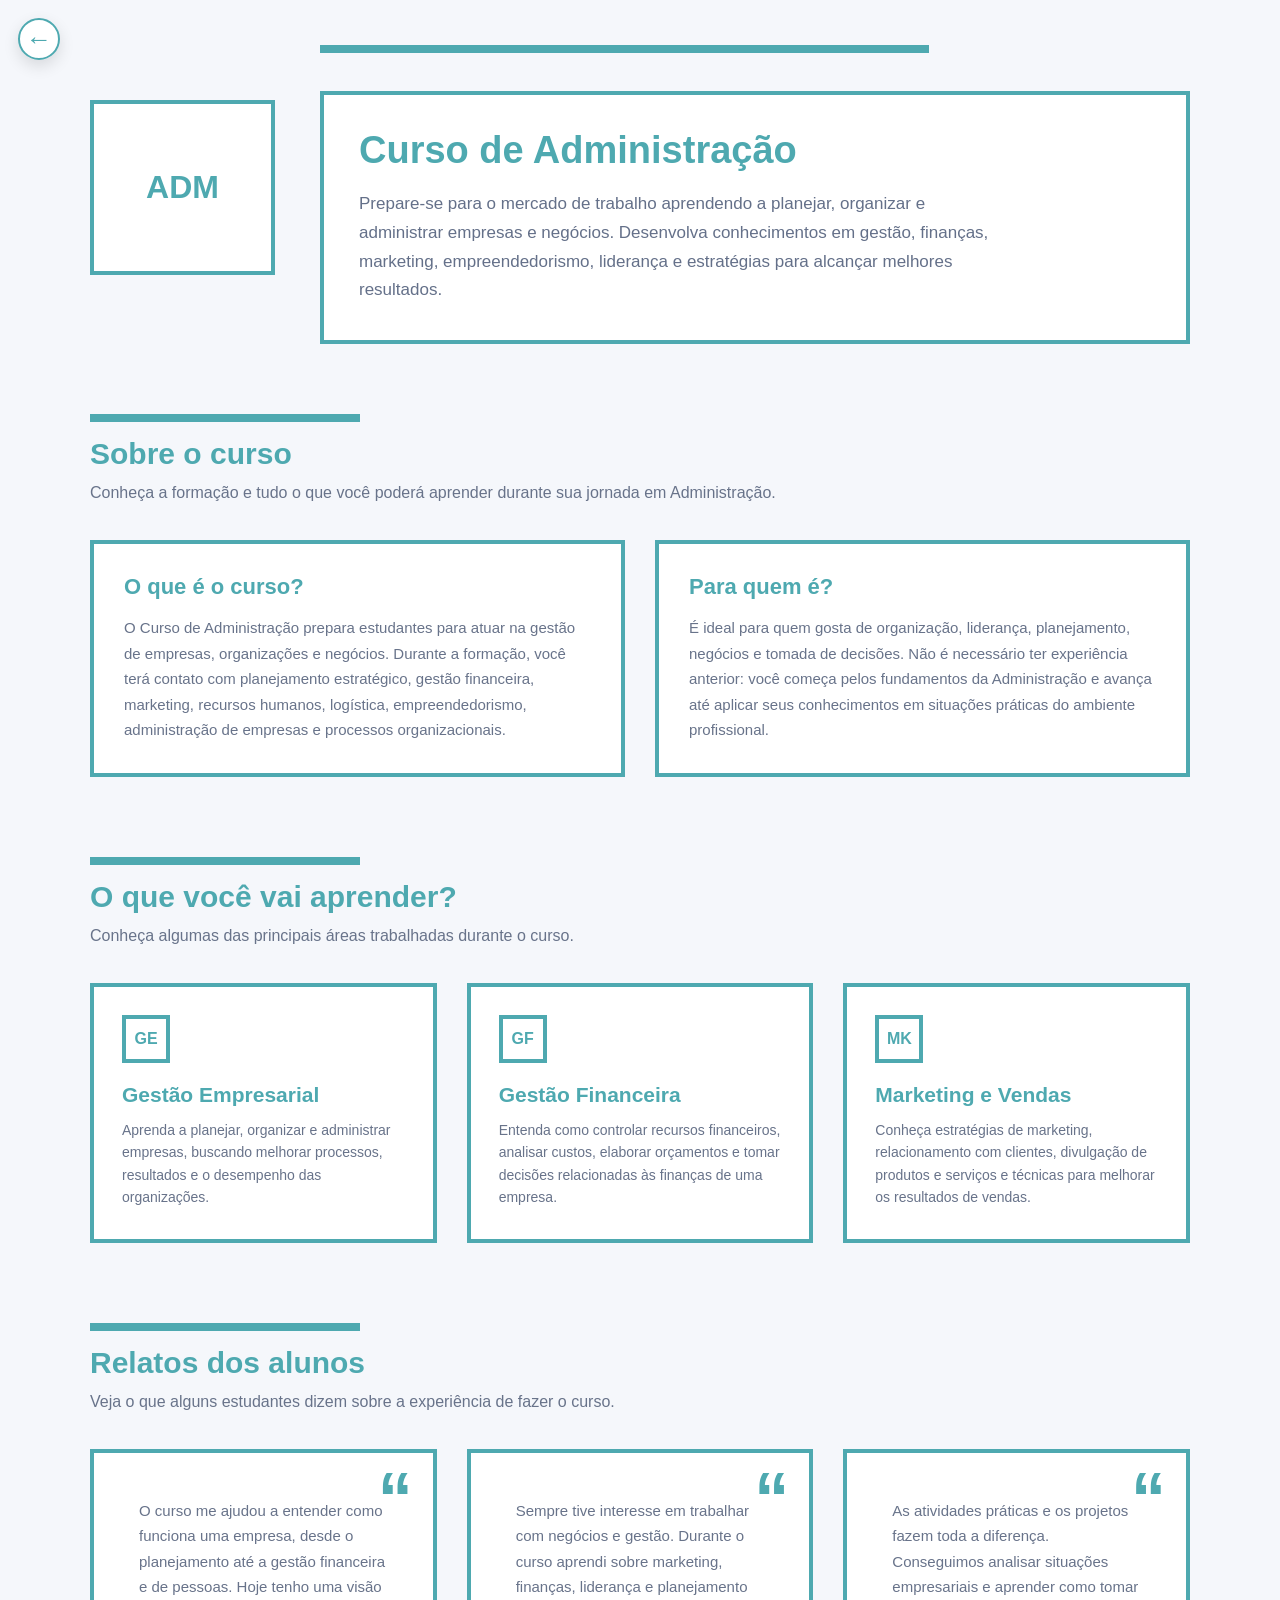
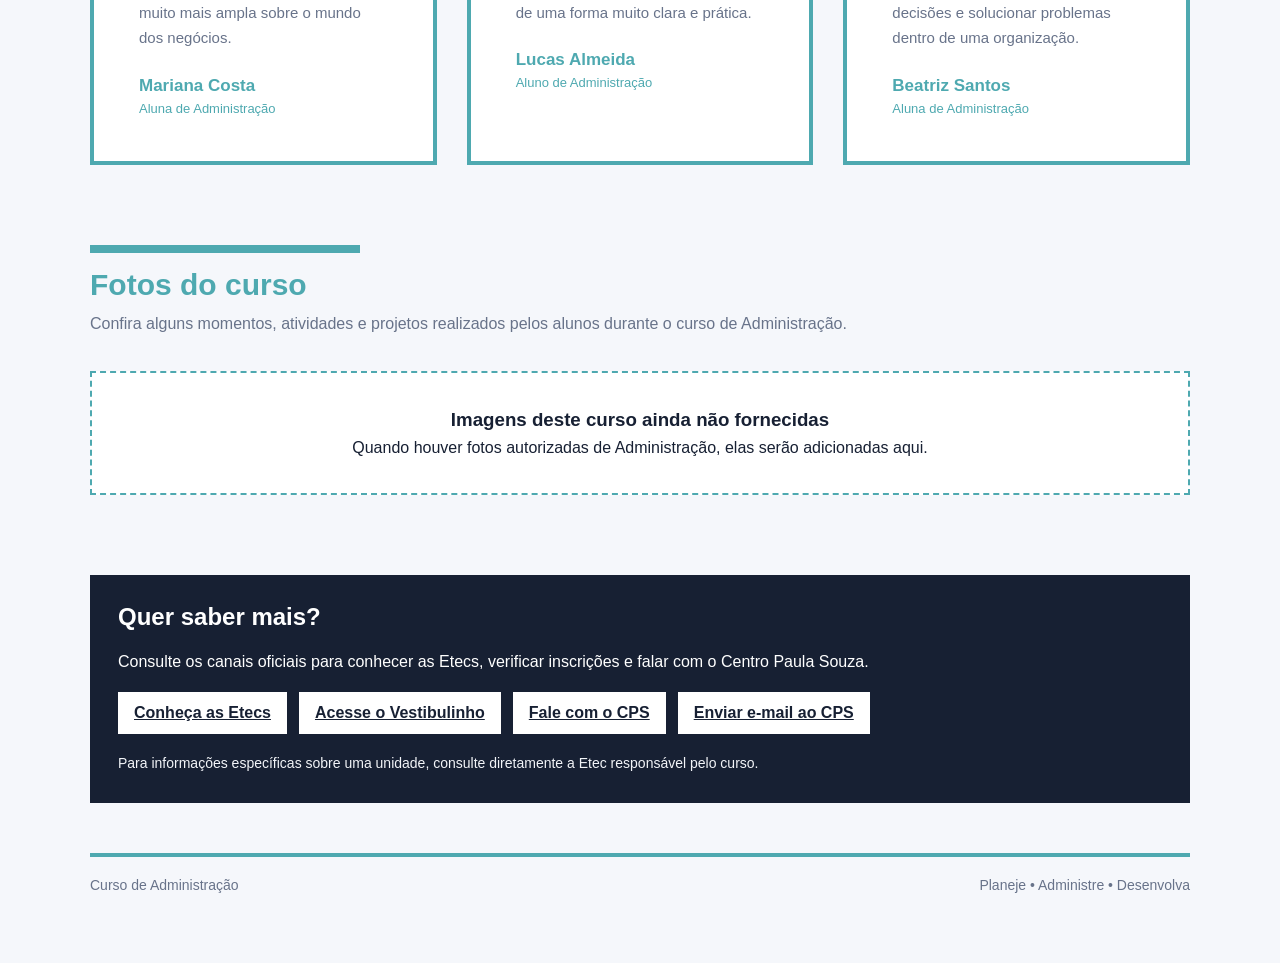
==== commit 7f48af60: "Replace Nutrition course content with Administration course" ====
--- a/ADM.html
+++ b/ADM.html
@@ -3,250 +3,317 @@
 <head>
   <meta charset="UTF-8">
   <meta name="viewport" content="width=device-width, initial-scale=1.0">
-  <title>Curso de Nutrição</title>
-  <link rel="stylesheet" href="nut.css">
+  <title>Curso de Administração</title>
+  <link rel="stylesheet" href="adm.css">
   <link rel="stylesheet" href="course-extras.css">
 </head>
+
 <body>
   <a href="index.html" aria-label="Voltar para a página principal" title="Voltar para a página principal" style="position: fixed; top: 18px; left: 18px; z-index: 9999; display: inline-flex; align-items: center; justify-content: center; width: 42px; height: 42px; border-radius: 50%; background: rgba(255,255,255,0.92); border: 2px solid var(--cor-principal); color: var(--cor-principal); font-size: 26px; text-decoration: none; box-shadow: 0 6px 16px rgba(0,0,0,.12); transition: transform .2s ease, box-shadow .2s ease;">←</a>
+
   <main class="container">
-<!-- =========================
-     CABEÇALHO
-========================== -->
-<header>
-  <div class="logo">
-    NUT
-  </div>
-  <div class="top-content">
-    <div class="top-line"></div>
-    <section class="hero">
-      <h1>
-        Curso de <span>Nutrição</span>
-      </h1>
-      <p>
-        Prepare-se para promover saúde e qualidade de vida através da alimentação.
-        Aprenda sobre alimentos, nutrientes, dietas, planejamento de cardápios,
-        segurança alimentar e como orientar pessoas hábitos mais saudáveis.
-      </p>
-    </section>
-  </div>
-</header>
-
-<!-- =========================
-     SOBRE O CURSO
-========================== -->
-<section class="course-section" id="curso">
-  <div class="section-title">
-    <div class="line"></div>
-    <h2>Sobre o curso</h2>
-    <p>
-      Conheça a formação e tudo o que você poderá aprender durante
-      sua jornada na área de Nutrição e Alimentação.
-    </p>
-  </div>
-  <div class="about">
-    <div class="about-box">
-      <h3>O que é o curso?</h3>
-      <p>
-        O Curso de Nutrição prepara você para compreender a composição
-        dos alimentos, seus nutrientes e a influência da alimentação
-        na saúde. Estuda-se avaliação nutricional, planejamento de
-        dietas, segurança alimentar, higiene, cozinha e produção
-        de refeições adequadas para diferentes perfis.
-      </p>
-    </div>
-    <div class="about-box">
-      <h3>Para quem é?</h3>
-      <p>
-        É ideal para quem se preocupa com saúde, alimentação e bem-estar,
-        gosta de cuidar das pessoas e quer entender como a comida afeta
-        o corpo. Não precisa ter experiência: você começa pelos fundamentos
-        e avança até criar planos alimentares e refeições completas.
-      </p>
-    </div>
-  </div>
-</section>
-
-<!-- =========================
-     O QUE VOCÊ VAI APRENDER
-========================== -->
-<section class="course-section">
-  <div class="section-title">
-    <div class="line"></div>
-    <h2>O que você vai aprender?</h2>
-    <p>
-      Conheça algumas das principais áreas trabalhadas durante o curso.
-    </p>
-  </div>
-  <div class="cards">
-    <article class="card">
-      <div class="card-icon">
-        🥗
-      </div>
-      <h3>Alimentos e Nutrientes</h3>
-      <p>
-        Estude a composição dos alimentos, funções dos nutrientes,
-        necessidades do corpo e como montar uma alimentação equilibrada.
-      </p>
-    </article>
-    <article class="card">
-      <div class="card-icon">
-        📋
-      </div>
-      <h3>Planejamento de Refeições</h3>
-      <p>
-        Aprenda a elaborar cardápios, calcular porções e criar refeições
-        adequadas para diferentes idades, atividades e necessidades.
-      </p>
-    </article>
-    <article class="card">
-      <div class="card-icon">
-        🔬
-      </div>
-      <h3>Segurança e Higiene</h3>
-      <p>
-        Conheça boas práticas na manipulação, armazenamento e preparo
-        dos alimentos, garantindo qualidade e segurança alimentar.
-      </p>
-    </article>
-  </div>
-</section>
-
-<!-- =========================
-     RELATOS DOS ALUNOS
-========================== -->
-<section class="testimonials">
-  <div class="section-title">
-    <div class="line"></div>
-    <h2>Relatos dos alunos</h2>
-    <p>
-      Veja o que alguns estudantes dizem sobre a experiência
-      de fazer o curso.
-    </p>
-  </div>
-  <div class="student-comments">
-    <article class="student">
-      <p>
-        O curso me ajudou a entender o que realmente comemos e como
-        cada alimento age no corpo. Hoje consigo orientar melhor
-        minha família e criar refeições muito mais saudáveis!
-      </p>
-      <div class="student-name">
-        Juliana Martins
-      </div>
-      <div class="student-course">
-        Aluna de Nutrição
-      </div>
-    </article>
-    <article class="student">
-      <p>
-        Sempre gostei de cozinhar e cuidar das pessoas. Aqui aprendi
-        não só a cozinhar, mas a planejar refeições com equilíbrio
-        e consciência nutricional. É um conhecimento que vale ouro!
-      </p>
-      <div class="student-name">
-        Lucas Ferreira
-      </div>
-      <div class="student-course">
-        Aluno de Nutrição
-      </div>
-    </article>
-    <article class="student">
-      <p>
-        A parte mais legal é ver na prática o que aprendemos: montar
-        cardápios, analisar alimentos e entender como cuidar da saúde
-        através da alimentação. Me sinto preparada para o mercado!
-      </p>
-      <div class="student-name">
-        Camila Souza
-      </div>
-      <div class="student-course">
-        Aluna de Nutrição
-      </div>
-    </article>
-  </div>
-</section>
-
-<!-- =========================
-     GALERIA
-========================== -->
-<section class="gallery-section">
-  <div class="section-title">
-    <div class="line"></div>
-    <h2>Fotos do curso</h2>
-    <p>
-      Confira alguns momentos, atividades e trabalhos práticos
-      realizados pelos alunos durante as aulas.
-    </p>
-  </div>
-  <div class="gallery gallery-nut">
-    <div class="photo photo-large">
-      <img
-        src="fotosNUT/NUT2.jpeg"
-        alt="Turma de Nutrição durante uma atividade prática na cozinha"
-      >
-    </div>
-    <div class="photo">
-      <img
-        src="fotosNUT/NUT1.jpeg"
-        alt="Alunas preparando sanduíches durante uma aula prática de Nutrição"
-      >
-    </div>
-    <div class="photo">
-      <img
-        src="fotosNUT/NUT3.jpeg"
-        alt="Laboratório e cozinha experimental do curso"
-      >
-    </div>
-    <div class="photo">
-      <img
-        src="fotosNUT/NUT4.jpeg"
-        alt="Trabalho sobre composição e qualidade dos alimentos"
-      >
-    </div>
-    <div class="photo">
-      <img
-        src="fotosNUT/NUT5.jpeg"
-        alt="Apresentação de cardápios e refeições planejadas"
-      >
-    </div>
-    <div class="photo">
-      <img
-        src="fotosNUT/NUT7 (2).jpeg"
-        alt="Estudantes de Nutrição reunidas na cozinha experimental"
-      >
-    </div>
-    <div class="photo">
-      <img
-        src="fotosNUT/NUT6.jpeg"
-        alt="Aluna preparando ingredientes durante uma aula prática de Nutrição"
-      >
-    </div>
-  </div>
-</section>
-
-<!-- =========================
-     RODAPÉ
-========================== -->
-<section class="course-cta" aria-labelledby="cta-title">
-  <h2 id="cta-title">Quer saber mais?</h2>
-  <p>Consulte os canais oficiais para conhecer as Etecs, verificar inscrições e falar com o Centro Paula Souza.</p>
-  <div class="course-cta-links">
-    <a href="https://www.cps.sp.gov.br/etec/" target="_blank" rel="noopener noreferrer">Conheça as Etecs</a>
-    <a href="https://vestibulinho.etec.sp.gov.br/" target="_blank" rel="noopener noreferrer">Acesse o Vestibulinho</a>
-    <a href="https://www.cps.sp.gov.br/institucional/fale-conosco/" target="_blank" rel="noopener noreferrer">Fale com o CPS</a>
-    <a href="mailto:faleconosco@cps.sp.gov.br">Enviar e-mail ao CPS</a>
-  </div>
-  <p class="course-cta-note">Para informações específicas sobre uma unidade, consulte diretamente a Etec responsável pelo curso.</p>
-</section>
-<footer>
-  <span>
-    Curso de Nutrição
-  </span>
-  <span>
-    Alimente • Cuide • Viva Bem
-  </span>
-</footer>
+
+    <!-- =========================
+         CABEÇALHO
+    ========================== -->
+    <header>
+
+      <div class="logo">
+        ADM
+      </div>
+
+      <div class="top-content">
+
+        <div class="top-line"></div>
+
+        <section class="hero">
+
+          <h1>
+            Curso de <span>Administração</span>
+          </h1>
+
+          <p>
+            Prepare-se para o mercado de trabalho aprendendo a planejar,
+            organizar e administrar empresas e negócios. Desenvolva
+            conhecimentos em gestão, finanças, marketing, empreendedorismo,
+            liderança e estratégias para alcançar melhores resultados.
+          </p>
+
+
+        </section>
+
+      </div>
+
+    </header>
+
+
+    <!-- =========================
+         SOBRE O CURSO
+    ========================== -->
+    <section class="course-section" id="curso">
+
+      <div class="section-title">
+
+        <div class="line"></div>
+
+        <h2>Sobre o curso</h2>
+
+        <p>
+          Conheça a formação e tudo o que você poderá aprender durante
+          sua jornada em Administração.
+        </p>
+
+      </div>
+
+
+      <div class="about">
+
+        <div class="about-box">
+
+          <h3>O que é o curso?</h3>
+
+          <p>
+            O Curso de Administração prepara estudantes para atuar na gestão
+            de empresas, organizações e negócios. Durante a formação, você
+            terá contato com planejamento estratégico, gestão financeira,
+            marketing, recursos humanos, logística, empreendedorismo,
+            administração de empresas e processos organizacionais.
+          </p>
+
+        </div>
+
+
+        <div class="about-box">
+
+          <h3>Para quem é?</h3>
+
+          <p>
+            É ideal para quem gosta de organização, liderança, planejamento,
+            negócios e tomada de decisões. Não é necessário ter experiência
+            anterior: você começa pelos fundamentos da Administração e
+            avança até aplicar seus conhecimentos em situações práticas
+            do ambiente profissional.
+          </p>
+
+        </div>
+
+      </div>
+
+    </section>
+
+
+    <!-- =========================
+         O QUE VOCÊ VAI APRENDER
+    ========================== -->
+    <section class="course-section">
+
+      <div class="section-title">
+
+        <div class="line"></div>
+
+        <h2>O que você vai aprender?</h2>
+
+        <p>
+          Conheça algumas das principais áreas trabalhadas durante o curso.
+        </p>
+
+      </div>
+
+
+      <div class="cards">
+
+        <article class="card">
+
+          <div class="card-icon">
+            GE
+          </div>
+
+          <h3>Gestão Empresarial</h3>
+
+          <p>
+            Aprenda a planejar, organizar e administrar empresas,
+            buscando melhorar processos, resultados e o desempenho
+            das organizações.
+          </p>
+
+        </article>
+
+
+        <article class="card">
+
+          <div class="card-icon">
+            GF
+          </div>
+
+          <h3>Gestão Financeira</h3>
+
+          <p>
+            Entenda como controlar recursos financeiros, analisar custos,
+            elaborar orçamentos e tomar decisões relacionadas às finanças
+            de uma empresa.
+          </p>
+
+        </article>
+
+
+        <article class="card">
+
+          <div class="card-icon">
+            MK
+          </div>
+
+          <h3>Marketing e Vendas</h3>
+
+          <p>
+            Conheça estratégias de marketing, relacionamento com clientes,
+            divulgação de produtos e serviços e técnicas para melhorar
+            os resultados de vendas.
+          </p>
+
+        </article>
+
+      </div>
+
+    </section>
+
+
+    <!-- =========================
+         RELATOS DOS ALUNOS
+    ========================== -->
+    <section class="testimonials">
+
+      <div class="section-title">
+
+        <div class="line"></div>
+
+        <h2>Relatos dos alunos</h2>
+
+        <p>
+          Veja o que alguns estudantes dizem sobre a experiência
+          de fazer o curso.
+        </p>
+
+      </div>
+
+
+      <div class="student-comments">
+
+        <article class="student">
+
+          <p>
+            O curso me ajudou a entender como funciona uma empresa,
+            desde o planejamento até a gestão financeira e de pessoas.
+            Hoje tenho uma visão muito mais ampla sobre o mundo dos negócios.
+          </p>
+
+          <div class="student-name">
+            Mariana Costa
+          </div>
+
+          <div class="student-course">
+            Aluna de Administração
+          </div>
+
+        </article>
+
+
+        <article class="student">
+
+          <p>
+            Sempre tive interesse em trabalhar com negócios e gestão.
+            Durante o curso aprendi sobre marketing, finanças, liderança
+            e planejamento de uma forma muito clara e prática.
+          </p>
+
+          <div class="student-name">
+            Lucas Almeida
+          </div>
+
+          <div class="student-course">
+            Aluno de Administração
+          </div>
+
+        </article>
+
+
+        <article class="student">
+
+          <p>
+            As atividades práticas e os projetos fazem toda a diferença.
+            Conseguimos analisar situações empresariais e aprender como
+            tomar decisões e solucionar problemas dentro de uma organização.
+          </p>
+
+          <div class="student-name">
+            Beatriz Santos
+          </div>
+
+          <div class="student-course">
+            Aluna de Administração
+          </div>
+
+        </article>
+
+      </div>
+
+    </section>
+
+
+    <!-- =========================
+         GALERIA
+    ========================== -->
+    <section class="gallery-section">
+
+      <div class="section-title">
+
+        <div class="line"></div>
+
+        <h2>Fotos do curso</h2>
+
+        <p>
+          Confira alguns momentos, atividades e projetos realizados
+          pelos alunos durante o curso de Administração.
+        </p>
+
+      </div>
+
+
+      <div class="gallery-unavailable" role="status">
+        <h3>Imagens deste curso ainda não fornecidas</h3>
+        <p>Quando houver fotos autorizadas de Administração, elas serão adicionadas aqui.</p>
+      </div>
+
+    </section>
+
+
+    <!-- =========================
+         RODAPÉ
+    ========================== -->
+    <section class="course-cta" aria-labelledby="cta-title">
+      <h2 id="cta-title">Quer saber mais?</h2>
+      <p>Consulte os canais oficiais para conhecer as Etecs, verificar inscrições e falar com o Centro Paula Souza.</p>
+      <div class="course-cta-links">
+        <a href="https://www.cps.sp.gov.br/etec/" target="_blank" rel="noopener noreferrer">Conheça as Etecs</a>
+        <a href="https://vestibulinho.etec.sp.gov.br/" target="_blank" rel="noopener noreferrer">Acesse o Vestibulinho</a>
+        <a href="https://www.cps.sp.gov.br/institucional/fale-conosco/" target="_blank" rel="noopener noreferrer">Fale com o CPS</a>
+        <a href="mailto:faleconosco@cps.sp.gov.br">Enviar e-mail ao CPS</a>
+      </div>
+      <p class="course-cta-note">Para informações específicas sobre uma unidade, consulte diretamente a Etec responsável pelo curso.</p>
+    </section>
+
+    <footer>
+
+      <span>
+        Curso de Administração
+      </span>
+
+      <span>
+        Planeje • Administre • Desenvolva
+      </span>
+
+    </footer>
+
   </main>
+
 </body>
 </html>
--- a/adm.css
+++ b/adm.css
@@ -0,0 +1,431 @@
+:root {
+ --cor-principal: #4ea9b0;
+}
+
+* {
+margin: 0;
+padding: 0;
+box-sizing: border-box;
+}
+
+html {
+scroll-behavior: smooth;
+}
+
+body {
+font-family: Arial, Helvetica, sans-serif;
+background: #f5f7fb;
+color: var(--cor-principal);
+}
+
+/* =========================
+CONTAINER
+========================= */
+
+.container {
+width: 100%;
+max-width: 1140px;
+margin: 0 auto;
+padding: 30px 20px 70px;
+}
+
+/* =========================
+CABEÇALHO
+========================= */
+
+header {
+display: grid;
+grid-template-columns: 185px 1fr;
+gap: 45px;
+align-items: start;
+margin-bottom: 70px;
+}
+
+.logo {
+width: 185px;
+height: 175px;
+border: 4px solid var(--cor-principal);
+background: white;
+
+display: flex;
+align-items: center;
+justify-content: center;
+
+font-size: 32px;
+font-weight: bold;
+color: var(--cor-principal);
+align-self: center;
+}
+
+.top-content {
+padding-top: 15px;
+}
+
+.top-line {
+width: 70%;
+height: 8px;
+background: var(--cor-principal);
+margin-bottom: 38px;
+}
+
+/* =========================
+HERO
+========================= */
+
+.hero {
+min-height: 220px;
+border: 4px solid var(--cor-principal);
+background: white;
+padding: 35px;
+}
+
+.hero h1 {
+font-size: 38px;
+line-height: 1.1;
+margin-bottom: 18px;
+}
+
+.hero h1 span {
+color: var(--cor-principal);
+}
+
+.hero p {
+color: #647089;
+font-size: 17px;
+line-height: 1.7;
+max-width: 650px;
+}
+
+.hero-button {
+display: inline-block;
+margin-top: 22px;
+padding: 13px 22px;
+background: var(--cor-principal);
+color: white;
+text-decoration: none;
+font-weight: bold;
+transition: 0.2s;
+}
+
+.hero-button:hover {
+background: var(--cor-principal);
+}
+
+/* =========================
+TÍTULOS DAS SEÇÕES
+========================= */
+
+.section-title {
+margin-bottom: 35px;
+}
+
+.section-title .line {
+width: 270px;
+height: 8px;
+background: var(--cor-principal);
+margin-bottom: 15px;
+}
+
+.section-title h2 {
+font-size: 30px;
+color: var(--cor-principal);
+}
+
+.section-title p {
+color: #68738a;
+margin-top: 10px;
+line-height: 1.5;
+}
+
+/* =========================
+SOBRE O CURSO
+========================= */
+
+.about {
+display: grid;
+grid-template-columns: 1fr 1fr;
+gap: 30px;
+margin-bottom: 80px;
+}
+
+.about-box {
+background: white;
+border: 4px solid var(--cor-principal);
+padding: 30px;
+}
+
+.about-box h3 {
+font-size: 22px;
+margin-bottom: 15px;
+color: var(--cor-principal);
+}
+
+.about-box p {
+color: #68738a;
+line-height: 1.7;
+font-size: 15px;
+}
+
+/* =========================
+CONTEÚDO DO CURSO
+========================= */
+
+.course-section {
+margin-bottom: 80px;
+}
+
+.cards {
+display: grid;
+grid-template-columns: repeat(3, 1fr);
+gap: 30px;
+}
+
+.card {
+min-height: 260px;
+background: white;
+border: 4px solid var(--cor-principal);
+padding: 28px;
+transition: 0.25s ease;
+}
+
+.card:hover {
+transform: translateY(-6px);
+box-shadow: 7px 7px 0 var(--cor-principal);
+}
+
+.card-icon {
+width: 48px;
+height: 48px;
+
+border: 4px solid var(--cor-principal);
+
+display: flex;
+align-items: center;
+justify-content: center;
+
+color: var(--cor-principal);
+font-size: 16px;
+font-weight: bold;
+
+margin-bottom: 20px;
+}
+
+.card h3 {
+font-size: 21px;
+margin-bottom: 12px;
+}
+
+.card p {
+color: #68738a;
+line-height: 1.6;
+font-size: 14px;
+}
+
+/* =========================
+RELATOS DOS ALUNOS
+========================= */
+
+.testimonials {
+margin-bottom: 80px;
+}
+
+.student-comments {
+display: grid;
+grid-template-columns: repeat(3, 1fr);
+gap: 30px;
+}
+
+.student {
+background: white;
+border: 4px solid var(--cor-principal);
+padding: 45px;
+position: relative;
+}
+
+.student::before {
+content: "“";
+position: absolute;
+top: 5px;
+right: 20px;
+
+font-size: 70px;
+color: var(--cor-principal);
+font-weight: bold;
+}
+
+.student p {
+color: #68738a;
+line-height: 1.7;
+font-size: 15px;
+margin-bottom: 25px;
+}
+
+.student-name {
+font-weight: bold;
+font-size: 17px;
+color: var(--cor-principal);
+}
+
+.student-course {
+color: var(--cor-principal);
+font-size: 13px;
+margin-top: 5px;
+}
+
+/* =========================
+GALERIA DE FOTOS
+========================= */
+
+.gallery-section {
+margin-bottom: 80px;
+}
+
+.gallery {
+display: grid;
+grid-template-columns: repeat(3, 1fr);
+grid-auto-rows: 210px;
+gap: 20px;
+}
+
+.photo {
+overflow: hidden;
+border: 4px solid var(--cor-principal);
+background: #dfe4ee;
+position: relative;
+}
+
+.photo img {
+width: 100%;
+height: 100%;
+object-fit: cover;
+object-position: center;
+display: block;
+
+transition: transform 0.4s ease;
+}
+
+.photo:hover img {
+transform: none;
+}
+
+/* Foto maior */
+
+.photo-large {
+grid-column: span 2;
+grid-row: span 2;
+}
+
+/* =========================
+CALL TO ACTION
+========================= */
+
+.cta {
+background: var(--cor-principal);
+color: white;
+padding: 45px;
+text-align: center;
+margin-bottom: 60px;
+}
+
+.cta h2 {
+font-size: 30px;
+margin-bottom: 12px;
+}
+
+.cta p {
+color: #cbd2df;
+margin-bottom: 25px;
+}
+
+.cta a {
+display: inline-block;
+background: var(--cor-principal);
+color: white;
+text-decoration: none;
+padding: 14px 25px;
+font-weight: bold;
+}
+
+.cta a:hover {
+background: var(--cor-principal);
+}
+
+/* =========================
+RODAPÉ
+========================= */
+
+footer {
+border-top: 4px solid var(--cor-principal);
+padding-top: 20px;
+
+display: flex;
+justify-content: space-between;
+
+color: #68738a;
+font-size: 14px;
+}
+
+/* =========================
+RESPONSIVIDADE
+========================= */
+
+@media (max-width: 850px) {
+
+header {
+grid-template-columns: 1fr;
+gap: 25px;
+}
+
+.logo {
+width: 130px;
+height: 120px;
+}
+
+.top-line {
+width: 100%;
+}
+
+.about,
+.cards,
+.student-comments {
+grid-template-columns: 1fr;
+}
+
+.gallery {
+grid-template-columns: 1fr 1fr;
+}
+
+.photo-large {
+grid-column: span 2;
+}
+}
+
+@media (max-width: 550px) {
+
+.container {
+padding: 20px 15px 50px;
+}
+
+.hero {
+padding: 25px;
+}
+
+.hero h1 {
+font-size: 29px;
+}
+
+.gallery {
+grid-template-columns: 1fr;
+grid-auto-rows: 220px;
+}
+
+.photo-large {
+grid-column: span 1;
+grid-row: span 1;
+}
+
+footer {
+flex-direction: column;
+gap: 10px;
+}
+}
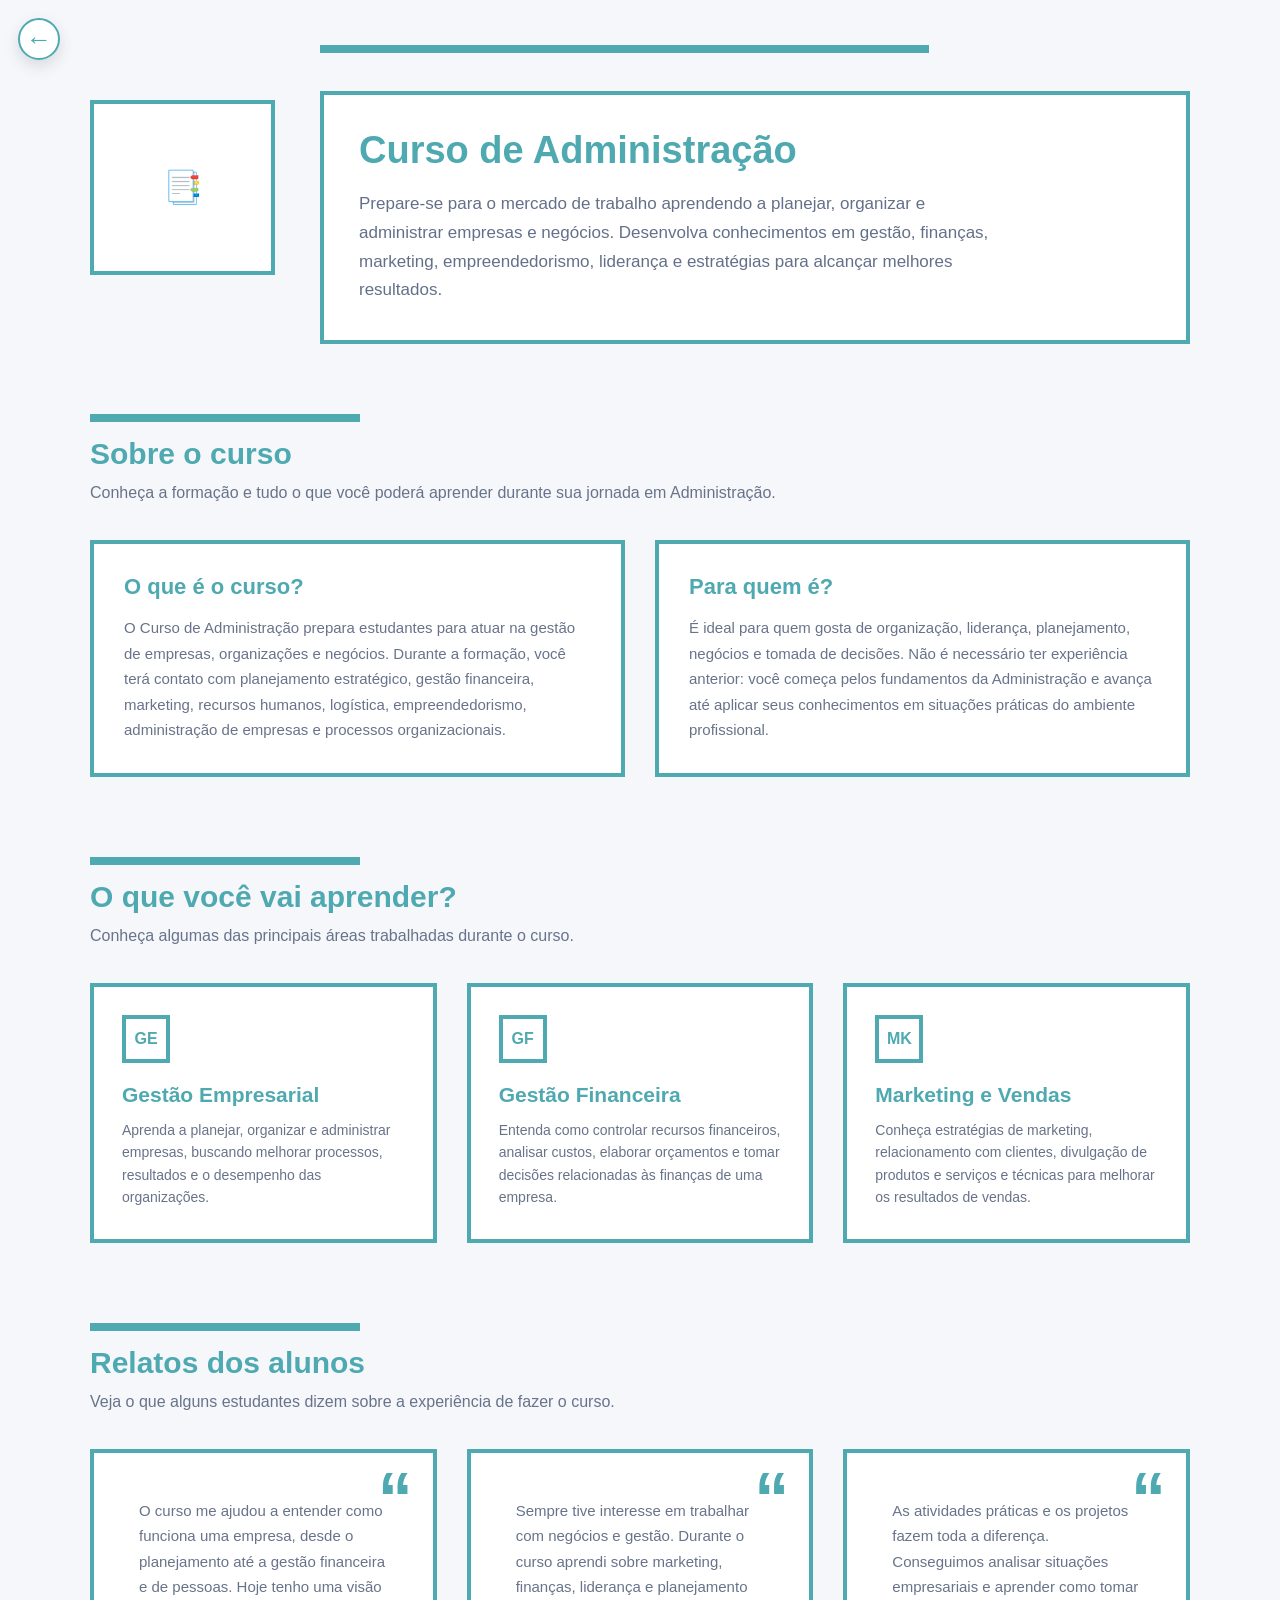
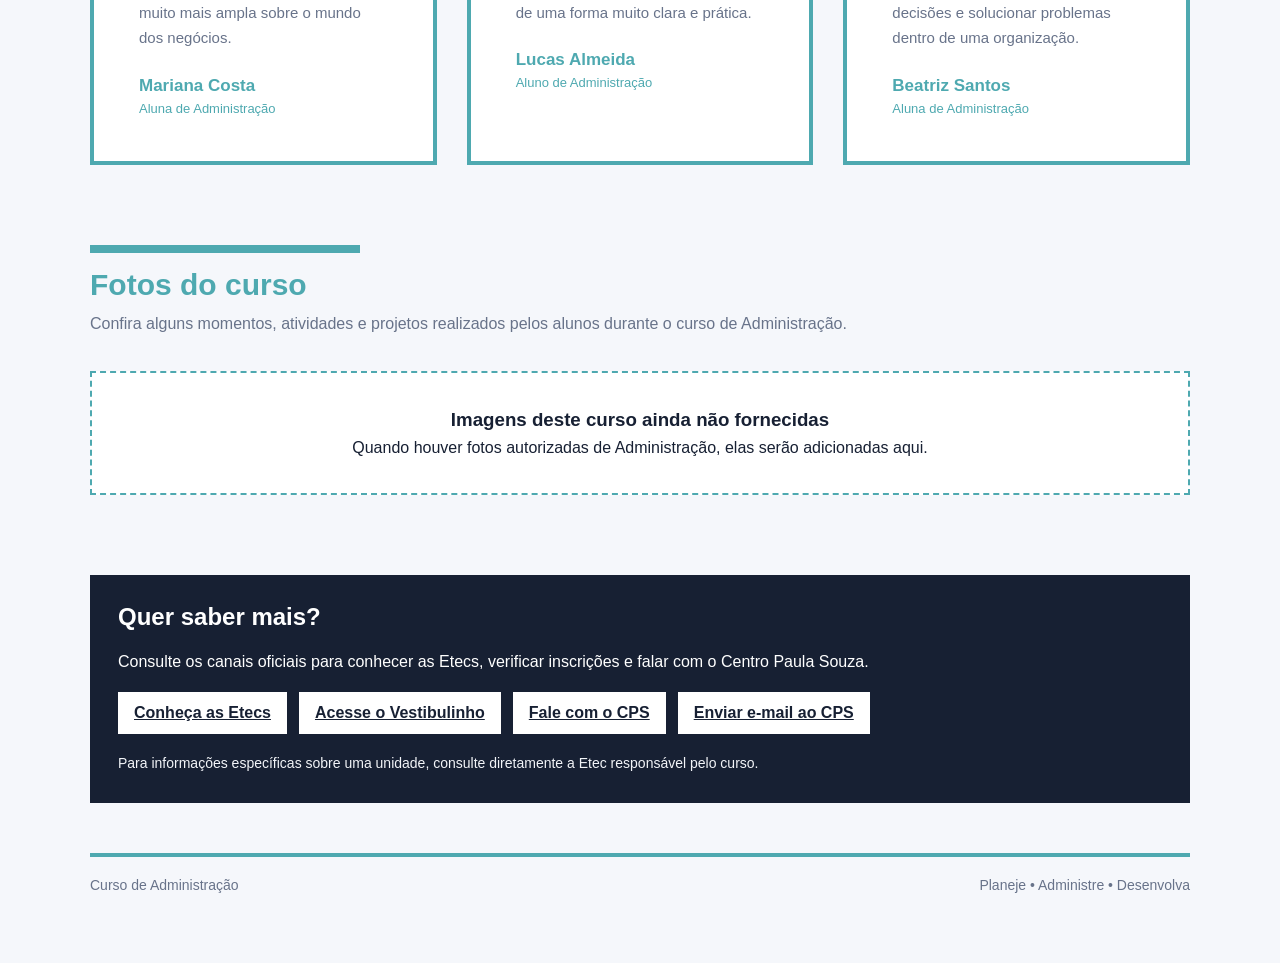
==== commit 578741e6: "Update ADM.html" ====
--- a/ADM.html
+++ b/ADM.html
@@ -19,7 +19,7 @@
     <header>
 
       <div class="logo">
-        ADM
+        📑
       </div>
 
       <div class="top-content">
